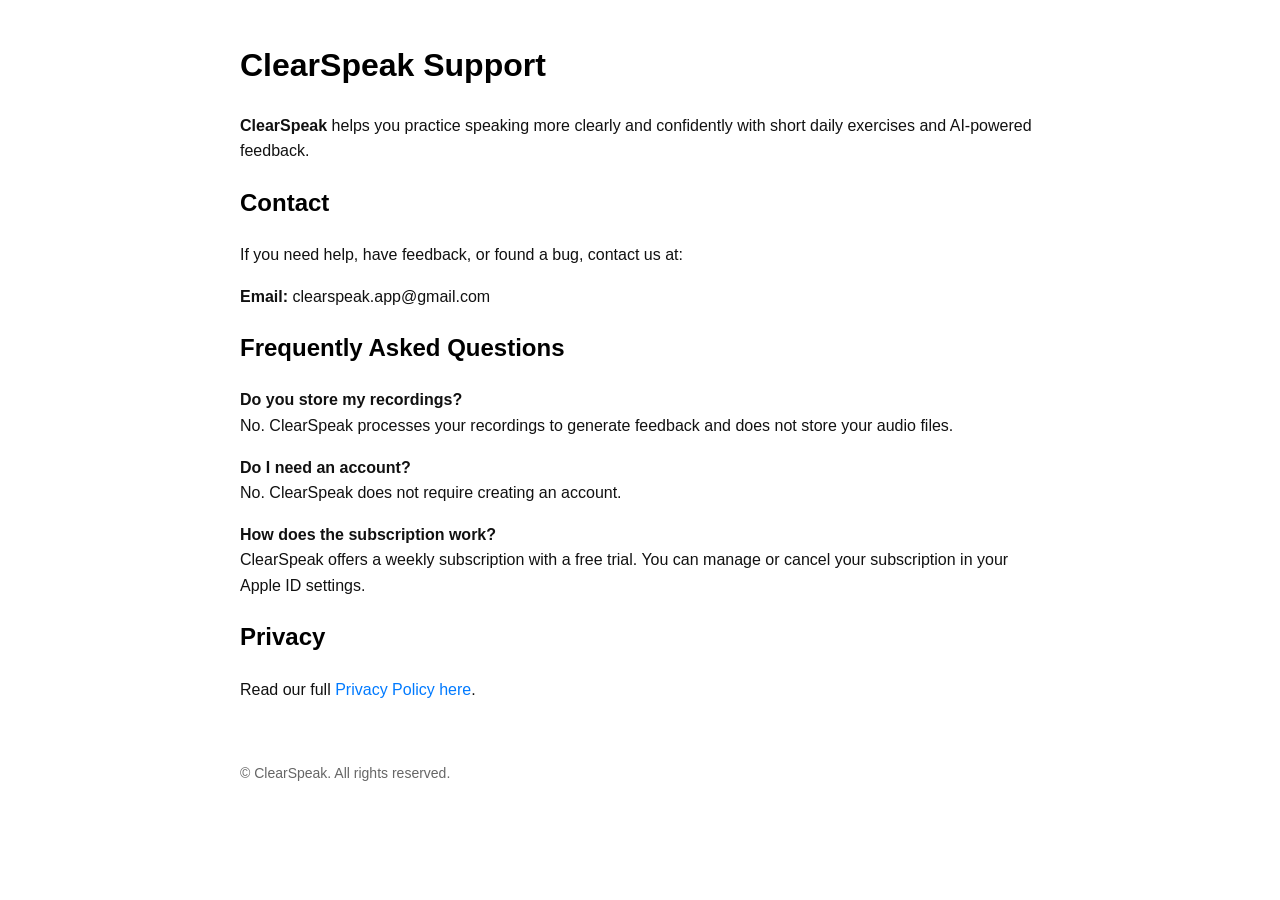
==== index.html @ c18fb880 "Add ClearSpeak support page This HTML file provides information about ClearSpeak support, including " ====
<!DOCTYPE html>
<html lang="en">
<head>
  <meta charset="UTF-8" />
  <title>ClearSpeak - Support</title>
  <meta name="viewport" content="width=device-width, initial-scale=1.0" />
  <style>
    body { font-family: -apple-system, BlinkMacSystemFont, sans-serif; margin: 40px; line-height: 1.6; color: #111; }
    h1, h2 { color: #000; }
    a { color: #007aff; text-decoration: none; }
    .container { max-width: 800px; margin: auto; }
    .footer { margin-top: 60px; font-size: 14px; color: #666; }
  </style>
</head>
<body>
  <div class="container">
    <h1>ClearSpeak Support</h1>
    <p><strong>ClearSpeak</strong> helps you practice speaking more clearly and confidently with short daily exercises and AI-powered feedback.</p>

    <h2>Contact</h2>
    <p>If you need help, have feedback, or found a bug, contact us at:</p>
    <p><strong>Email:</strong> clearspeak.app@gmail.com</p>

    <h2>Frequently Asked Questions</h2>
    <p><strong>Do you store my recordings?</strong><br>No. ClearSpeak processes your recordings to generate feedback and does not store your audio files.</p>

    <p><strong>Do I need an account?</strong><br>No. ClearSpeak does not require creating an account.</p>

    <p><strong>How does the subscription work?</strong><br>ClearSpeak offers a weekly subscription with a free trial. You can manage or cancel your subscription in your Apple ID settings.</p>

    <h2>Privacy</h2>
    <p>Read our full <a href="privacy.html">Privacy Policy here</a>.</p>

    <div class="footer">
      <p>© ClearSpeak. All rights reserved.</p>
    </div>
  </div>
</body>
</html>
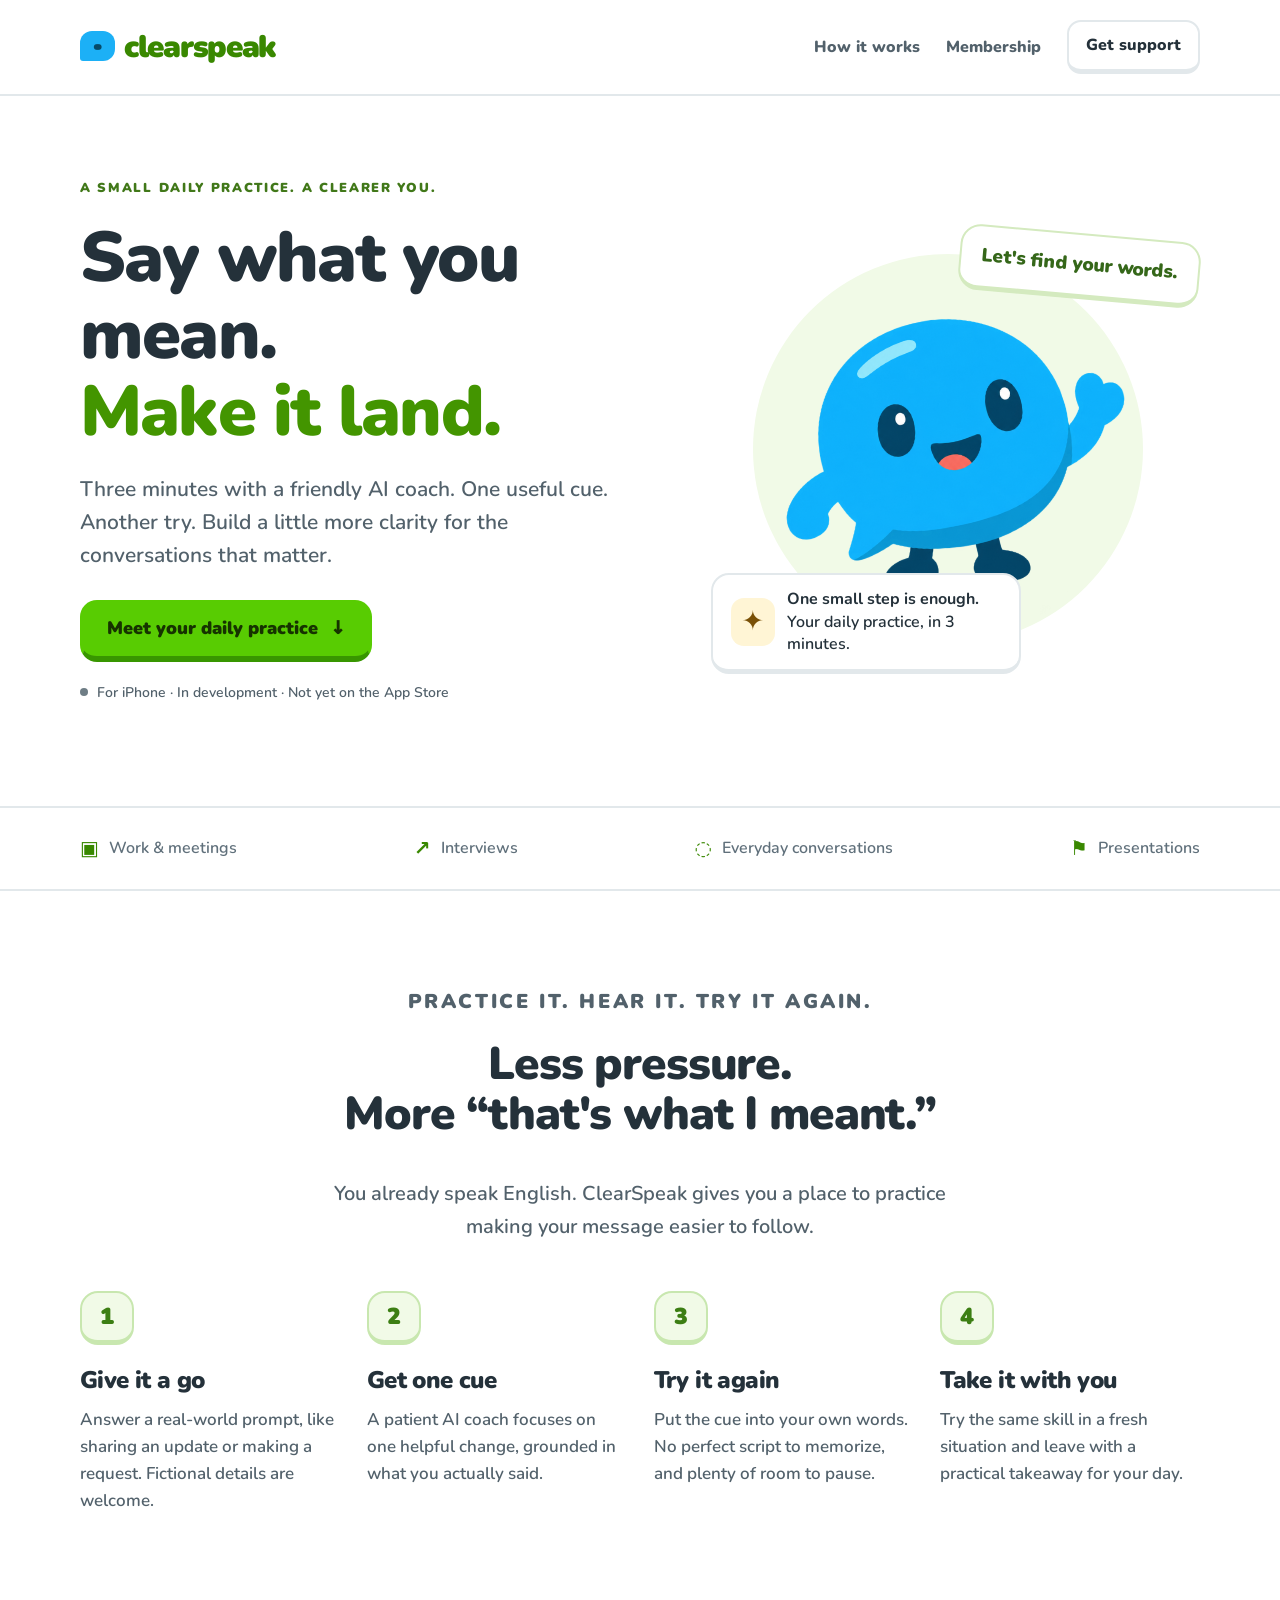
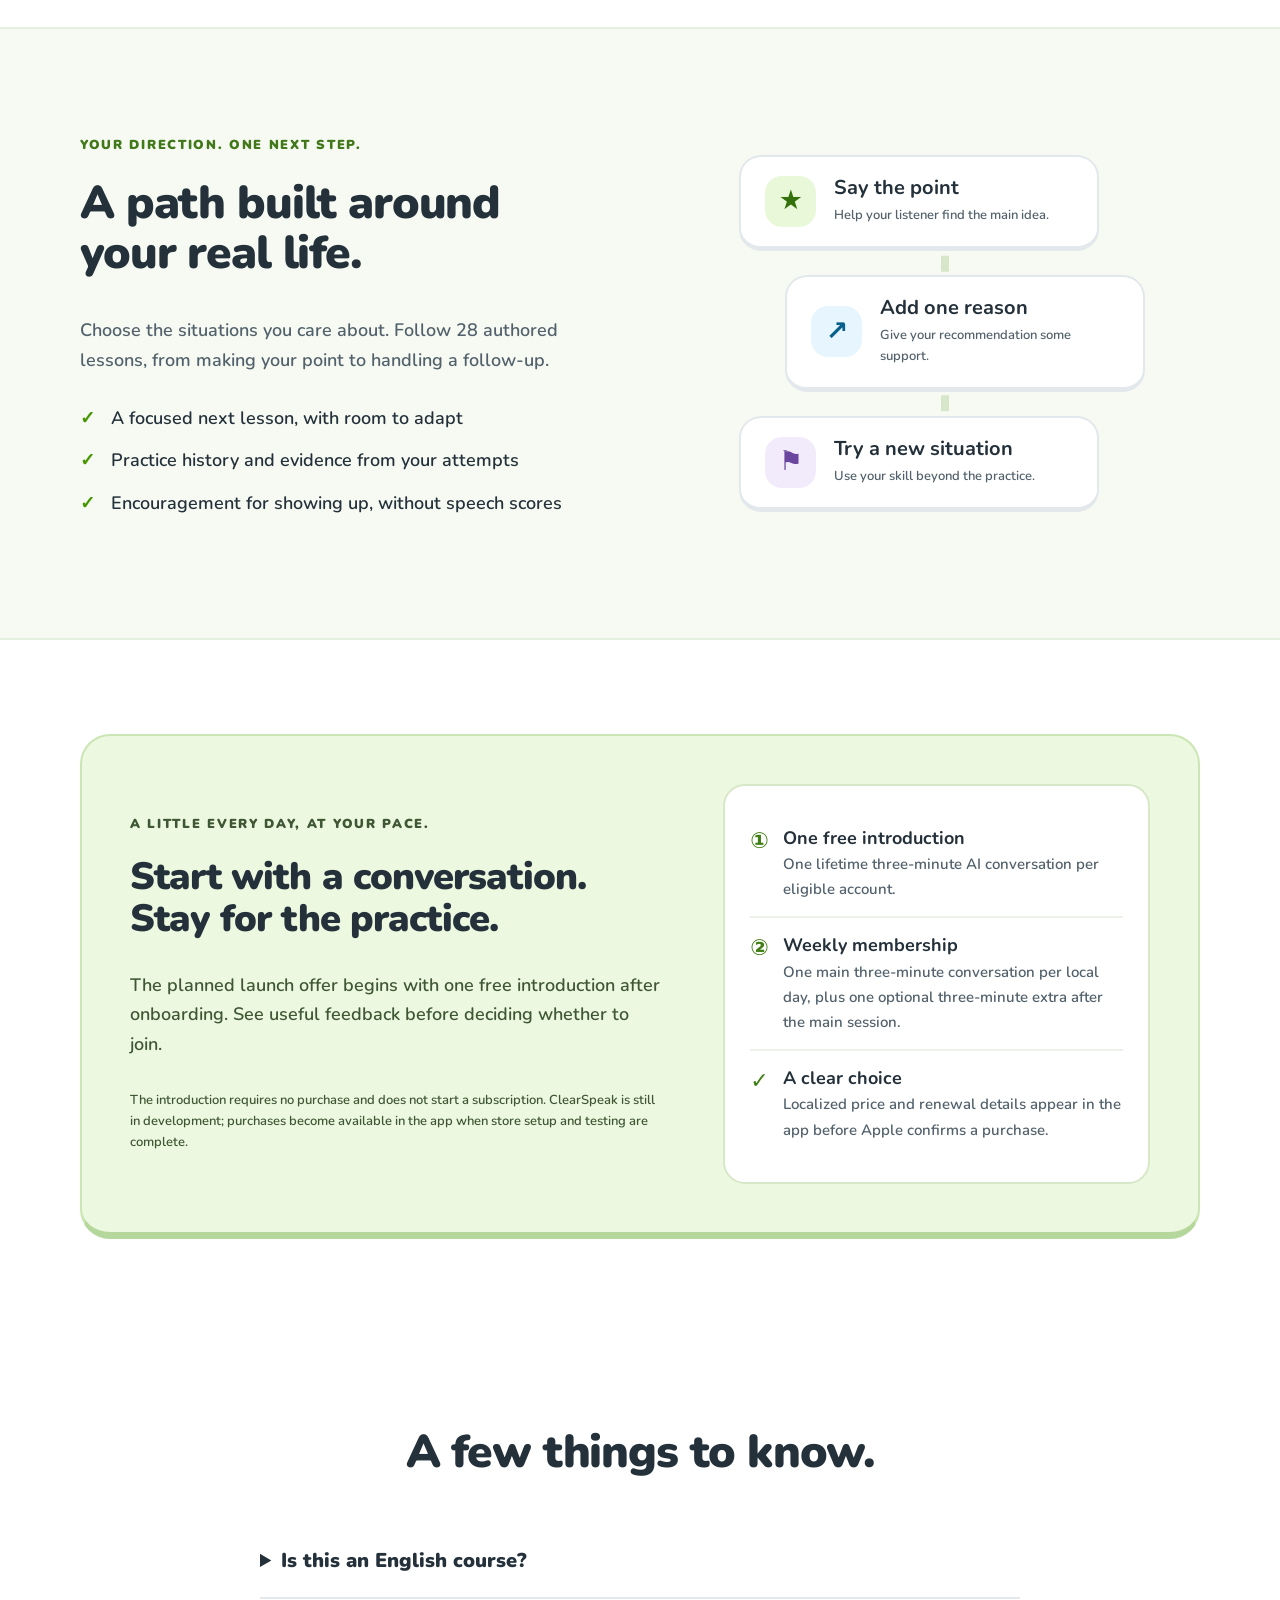
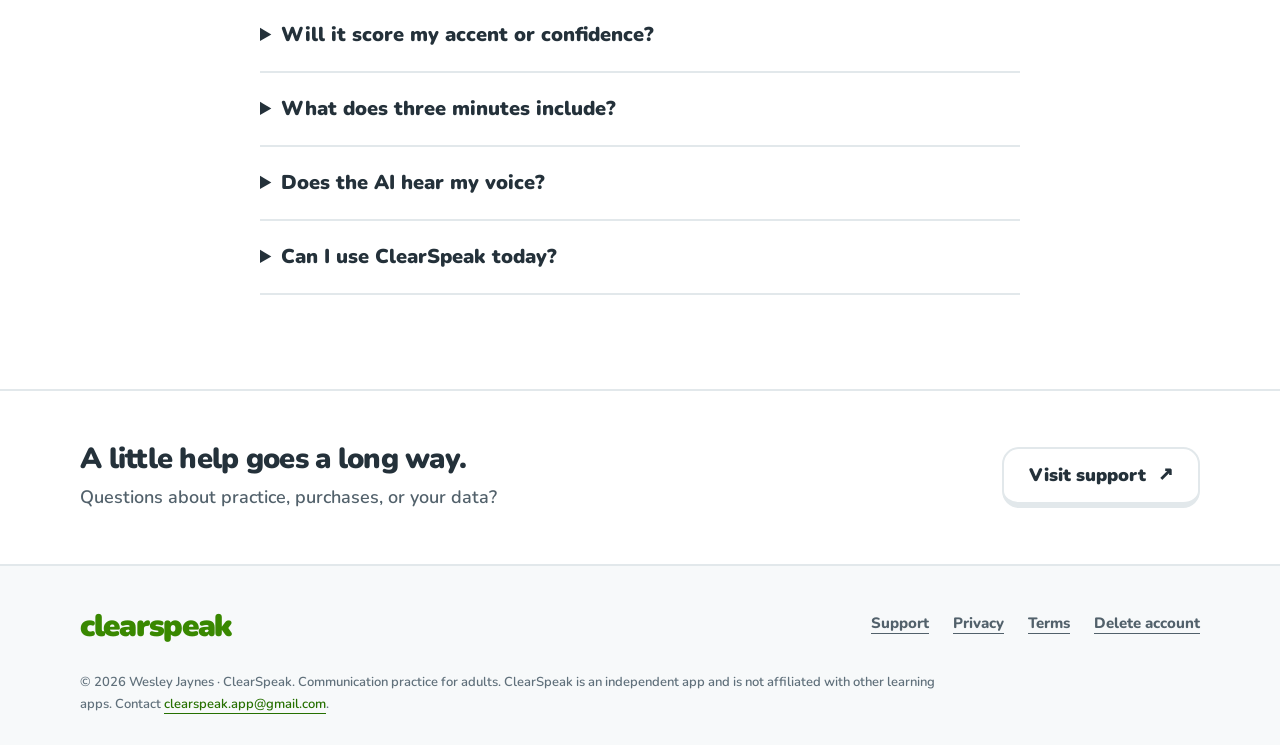
==== commit 3437bbd8: "Publish original ClearSpeak site and accurate launch disclosures" ====
--- a/index.html
+++ b/index.html
@@ -1,39 +1 @@
-<!DOCTYPE html>
-<html lang="en">
-<head>
-  <meta charset="UTF-8" />
-  <title>ClearSpeak - Support</title>
-  <meta name="viewport" content="width=device-width, initial-scale=1.0" />
-  <style>
-    body { font-family: -apple-system, BlinkMacSystemFont, sans-serif; margin: 40px; line-height: 1.6; color: #111; }
-    h1, h2 { color: #000; }
-    a { color: #007aff; text-decoration: none; }
-    .container { max-width: 800px; margin: auto; }
-    .footer { margin-top: 60px; font-size: 14px; color: #666; }
-  </style>
-</head>
-<body>
-  <div class="container">
-    <h1>ClearSpeak Support</h1>
-    <p><strong>ClearSpeak</strong> helps you practice speaking more clearly and confidently with short daily exercises and AI-powered feedback.</p>
-
-    <h2>Contact</h2>
-    <p>If you need help, have feedback, or found a bug, contact us at:</p>
-    <p><strong>Email:</strong> clearspeak.app@gmail.com</p>
-
-    <h2>Frequently Asked Questions</h2>
-    <p><strong>Do you store my recordings?</strong><br>No. ClearSpeak processes your recordings to generate feedback and does not store your audio files.</p>
-
-    <p><strong>Do I need an account?</strong><br>No. ClearSpeak does not require creating an account.</p>
-
-    <p><strong>How does the subscription work?</strong><br>ClearSpeak offers a weekly subscription with a free trial. You can manage or cancel your subscription in your Apple ID settings.</p>
-
-    <h2>Privacy</h2>
-    <p>Read our full <a href="privacy.html">Privacy Policy here</a>.</p>
-
-    <div class="footer">
-      <p>© ClearSpeak. All rights reserved.</p>
-    </div>
-  </div>
-</body>
-</html>
+<!doctype html><html lang="en"><head><meta charset="utf-8"><meta name="viewport" content="width=device-width, initial-scale=1"><meta name="theme-color" content="#ffffff"><title>ClearSpeak — Say what you mean. Make it land.</title><meta name="description" content="Three-minute AI conversations for clearer everyday communication. Meet ClearSpeak, an iPhone app in development."><link rel="canonical" href="https://shinywesley.github.io/clearspeak/"><link rel="icon" href="./assets/favicon.svg" type="image/svg+xml"><link rel="preload" href="./assets/nunito.ttf" as="font" type="font/ttf" crossorigin><link rel="stylesheet" href="./styles.css"></head><body><a class="skip" href="#main">Skip to content</a><header class="top"><nav class="wrap nav" aria-label="Main"><a class="brand" href="./"><span class="brand-mark" aria-hidden="true">··</span>clearspeak</a><div class="navlinks"><a href="./#how-it-works">How it works</a><a href="./#membership">Membership</a><a href="./support.html" class="nav-cta">Get support</a></div></nav></header><main id="main"><div class="wrap"><section class="hero"><div><p class="eyebrow">A small daily practice. A clearer you.</p><h1>Say what you mean.<br><em>Make it land.</em></h1><p class="lede">Three minutes with a friendly AI coach. One useful cue. Another try. Build a little more clarity for the conversations that matter.</p><div class="actions"><a class="btn" href="#how-it-works">Meet your daily practice <span aria-hidden="true">↓</span></a></div><p class="availability"><span class="dot" aria-hidden="true"></span>For iPhone · In development · Not yet on the App Store</p></div><div class="hero-art"><img src="./assets/pip.png" width="1024" height="1024" alt="Pip, a smiling cyan speech-bubble companion, waves hello."><div class="speech">Let's find your words.</div><div class="art-tag"><span class="tag-symbol" aria-hidden="true">✦</span><span><strong>One small step is enough.</strong><br>Your daily practice, in 3 minutes.</span></div></div></section></div><section class="contexts" aria-label="Practice situations"><div class="wrap context-row"><span><b aria-hidden="true">▣</b> Work &amp; meetings</span><span><b aria-hidden="true">↗</b> Interviews</span><span><b aria-hidden="true">◌</b> Everyday conversations</span><span><b aria-hidden="true">⚑</b> Presentations</span></div></section><section class="wrap section" id="how-it-works"><div class="section-intro center"><p class="eyebrow">Practice it. Hear it. Try it again.</p><h2>Less pressure.<br>More “that's what I meant.”</h2><p>You already speak English. ClearSpeak gives you a place to practice making your message easier to follow.</p></div><div class="steps"><article class="step"><div class="step-number">1</div><h3>Give it a go</h3><p>Answer a real-world prompt, like sharing an update or making a request. Fictional details are welcome.</p></article><article class="step"><div class="step-number">2</div><h3>Get one cue</h3><p>A patient AI coach focuses on one helpful change, grounded in what you actually said.</p></article><article class="step"><div class="step-number">3</div><h3>Try it again</h3><p>Put the cue into your own words. No perfect script to memorize, and plenty of room to pause.</p></article><article class="step"><div class="step-number">4</div><h3>Take it with you</h3><p>Try the same skill in a fresh situation and leave with a practical takeaway for your day.</p></article></div></section><section class="learning"><div class="wrap section split"><div><p class="eyebrow">Your direction. One next step.</p><h2>A path built around<br>your real life.</h2><p class="muted">Choose the situations you care about. Follow 28 authored lessons, from making your point to handling a follow-up.</p><ul class="good-list"><li>A focused next lesson, with room to adapt</li><li>Practice history and evidence from your attempts</li><li>Encouragement for showing up, without speech scores</li></ul></div><div class="path-diagram" aria-label="Examples of authored lessons"><div class="mini-node"><span class="node-icon" aria-hidden="true">★</span><div><strong>Say the point</strong><small>Help your listener find the main idea.</small></div></div><div class="mini-node"><span class="node-icon" aria-hidden="true">↗</span><div><strong>Add one reason</strong><small>Give your recommendation some support.</small></div></div><div class="mini-node"><span class="node-icon" aria-hidden="true">⚑</span><div><strong>Try a new situation</strong><small>Use your skill beyond the practice.</small></div></div></div></div></section><section class="wrap section" id="membership"><div class="offer"><div><p class="eyebrow">A little every day, at your pace.</p><h2>Start with a conversation.<br>Stay for the practice.</h2><p>The planned launch offer begins with one free introduction after onboarding. See useful feedback before deciding whether to join.</p><p class="fineprint">The introduction requires no purchase and does not start a subscription. ClearSpeak is still in development; purchases become available in the app when store setup and testing are complete.</p></div><div class="offer-list"><div class="offer-line"><b aria-hidden="true">①</b><div><strong>One free introduction</strong><span>One lifetime three-minute AI conversation per eligible account.</span></div></div><div class="offer-line"><b aria-hidden="true">②</b><div><strong>Weekly membership</strong><span>One main three-minute conversation per local day, plus one optional three-minute extra after the main session.</span></div></div><div class="offer-line"><b aria-hidden="true">✓</b><div><strong>A clear choice</strong><span>Localized price and renewal details appear in the app before Apple confirms a purchase.</span></div></div></div></div></section><section class="wrap section"><div class="section-intro center"><h2>A few things to know.</h2></div><div class="faq"><details><summary>Is this an English course?</summary><p>ClearSpeak is for adults who can already hold conversations in English and want to express their ideas more clearly. It is not a complete beginner language course.</p></details><details><summary>Will it score my accent or confidence?</summary><p>No. The launch experience focuses on your message and the day's communication skill. It does not give accent, intelligence, personality, or confidence scores.</p></details><details><summary>What does three minutes include?</summary><p>The active conversation includes both speakers and ordinary thinking pauses. Connection setup and feedback preparation happen outside that window. You can end early.</p></details><details><summary>Does the AI hear my voice?</summary><p>Yes, when you explicitly consent and start a live lesson, your microphone audio is sent to OpenAI for real-time processing. Your account, learning preferences, transcripts and feedback also use online services. Read the <a href="./privacy.html">privacy policy</a> for details.</p></details><details><summary>Can I use ClearSpeak today?</summary><p>The iPhone app is in development and has not been publicly released. This site provides product information, support and disclosures for the upcoming version. We will update availability when a release is confirmed.</p></details></div></section></main><section class="support-banner"><div class="wrap support-inner"><div><h2>A little help goes a long way.</h2><p>Questions about practice, purchases, or your data?</p></div><a class="btn secondary" href="./support.html">Visit support <span aria-hidden="true">↗</span></a></div></section><footer><div class="wrap"><div class="footer-main"><a class="brand" href="./">clearspeak</a><nav class="footer-links" aria-label="Footer"><a href="./support.html">Support</a><a href="./privacy.html">Privacy</a><a href="./terms.html">Terms</a><a href="./delete-account.html">Delete account</a></nav></div><p class="fineprint">© 2026 Wesley Jaynes · ClearSpeak. Communication practice for adults. ClearSpeak is an independent app and is not affiliated with other learning apps. Contact <a href="mailto:clearspeak.app@gmail.com">clearspeak.app@gmail.com</a>.</p></div></footer></body></html>
--- a/styles.css
+++ b/styles.css
@@ -0,0 +1,6 @@
+@font-face{font-family:Nunito;src:url('./assets/nunito.ttf') format('truetype');font-weight:200 1000;font-display:swap}
+:root{--ink:#24313a;--muted:#52616b;--green:#58cc02;--edge:#389600;--soft:#e8f8d8;--blue:#1cb0f6;--line:#e2e8eb;--paper:#fff;--purple:#7851c5;--gold:#ffc83d}
+*{box-sizing:border-box}html{scroll-behavior:smooth}body{margin:0;background:var(--paper);color:var(--ink);font:600 18px/1.65 Nunito,ui-rounded,system-ui,sans-serif}a{color:#267000;text-underline-offset:5px}button,a{-webkit-tap-highlight-color:transparent}a:focus-visible,summary:focus-visible{outline:3px solid #075d8e;outline-offset:6px;border-radius:5px}img{max-width:100%;height:auto}h1,h2,h3,p{margin-top:0}h1,h2,h3{font-weight:900;line-height:1.09;letter-spacing:-.025em}h1{font-size:clamp(42px,5.5vw,76px)}h2{font-size:clamp(32px,3.7vw,46px)}h3{font-size:24px}p{margin-bottom:1.1em}.muted{color:var(--muted)}.wrap{width:min(1120px,calc(100% - 48px));margin:auto}.skip{position:fixed;top:-100px;left:16px;background:#fff;padding:12px;z-index:20}.skip:focus{top:8px}.top{border-bottom:2px solid var(--line)}.nav{min-height:94px;display:flex;align-items:center;justify-content:space-between;gap:24px}.brand{color:#398800;font-size:31px;font-weight:1000;letter-spacing:-1.3px;text-decoration:none;line-height:1}.brand-mark{font-size:26px;display:inline-flex;align-items:center;justify-content:center;background:var(--blue);color:#074a69;width:35px;height:30px;border-radius:12px 12px 12px 3px;margin-right:9px;letter-spacing:-5px;padding-right:5px;vertical-align:3px}.navlinks{display:flex;gap:26px;align-items:center}.navlinks a{font-size:16px;font-weight:850;color:var(--muted);text-decoration:none}.navlinks a:hover{color:#267000}.navlinks .nav-cta{border:2px solid var(--line);border-bottom-width:5px;border-radius:14px;padding:10px 17px;color:var(--ink)}.eyebrow{text-transform:uppercase;font-size:13px;letter-spacing:.13em;font-weight:950;color:#417819;margin-bottom:21px}.hero{display:grid;grid-template-columns:1.15fr 1fr;align-items:center;min-height:710px;gap:36px;padding:65px 0 70px}.hero h1{max-width:640px;margin-bottom:23px}.hero h1 em{font-style:normal;color:#439500}.lede{font-size:21px;line-height:1.55;color:var(--muted);max-width:540px}.btn{display:inline-flex;min-height:59px;align-items:center;justify-content:center;padding:12px 25px;border-radius:17px;border:2px solid var(--green);border-bottom:6px solid var(--edge);background:var(--green);color:#163300;font-weight:950;text-decoration:none;transition:transform .1s,border-bottom-width .1s;gap:12px}.btn:active{transform:translateY(3px);border-bottom-width:3px}.btn.secondary{background:#fff;border-color:var(--line);color:var(--ink)}.actions{display:flex;gap:14px;flex-wrap:wrap;margin-top:29px}.availability{display:flex;align-items:center;gap:9px;font-size:14px;color:var(--muted);margin-top:19px}.dot{width:8px;height:8px;border-radius:100%;background:#6e7d85;display:inline-block}.hero-art{position:relative;min-height:460px;display:grid;place-items:center}.hero-art:before{content:'';position:absolute;width:390px;height:390px;max-width:90%;border-radius:50%;background:#f1fae7;z-index:-1}.hero-art img{width:400px;max-width:100%;transform:rotate(-5deg)}.speech{position:absolute;right:0;top:14px;background:#fff;border:2px solid #d4eabf;border-bottom-width:5px;border-radius:20px;padding:14px 20px;transform:rotate(5deg);font-size:19px;font-weight:900;color:#356719}.art-tag{position:absolute;bottom:5px;left:15px;display:flex;align-items:center;gap:12px;max-width:310px;background:#fff;border:2px solid var(--line);border-bottom-width:5px;padding:13px 18px;border-radius:18px;font-size:16px;line-height:1.4}.tag-symbol{display:grid;place-items:center;border-radius:13px;background:#fff5d5;color:#795006;font-size:27px;width:44px;height:48px;flex:none}.contexts{border-top:2px solid var(--line);border-bottom:2px solid var(--line);padding:24px 0}.context-row{display:flex;justify-content:space-between;gap:20px;flex-wrap:wrap}.context-row span{color:#60707b;font-size:16px;display:flex;gap:10px;align-items:center}.context-row b{color:#398800;font-size:20px}.section{padding:94px 0}.center{text-align:center}.section-intro{max-width:680px;margin:0 auto 48px}.section-intro p{color:var(--muted);font-size:20px}.steps{display:grid;grid-template-columns:repeat(4,1fr);gap:27px}.step-number{display:grid;place-items:center;width:54px;height:54px;border:2px solid #c8e7af;border-bottom-width:5px;background:#f1fae7;color:#3c7e13;border-radius:18px;font-size:23px;font-weight:1000;margin-bottom:22px}.step h3{font-size:24px;margin-bottom:12px}.step p{font-size:17px;color:var(--muted);line-height:1.6}.learning{background:#f6faf2;border-top:2px solid #e6f0df;border-bottom:2px solid #e6f0df}.split{display:grid;grid-template-columns:1fr 1fr;align-items:center;gap:85px}.path-diagram{display:flex;flex-direction:column;align-items:center;position:relative;padding:20px 0}.path-diagram:before{content:'';position:absolute;top:40px;bottom:40px;left:50%;border-left:8px dashed #d7e6c9;z-index:0}.mini-node{position:relative;z-index:1;display:flex;align-items:center;gap:18px;background:#fff;border:2px solid var(--line);border-bottom-width:5px;border-radius:22px;padding:19px 24px;margin:12px;max-width:360px;width:90%;transform:translateX(-22px)}.mini-node:nth-child(even){transform:translateX(24px)}.mini-node strong{display:block;font-size:20px;line-height:1.2}.mini-node small{display:block;font-size:13px;color:var(--muted);margin-top:5px}.node-icon{display:grid;place-items:center;border-radius:17px;background:var(--soft);color:#34710c;width:51px;height:51px;font-size:27px;flex:none}.mini-node:nth-child(2) .node-icon{background:#e7f5fe;color:#07618b}.mini-node:nth-child(3) .node-icon{background:#f1ebfc;color:#6a469f}.good-list{list-style:none;padding:0;margin:28px 0 0}.good-list li{position:relative;padding-left:31px;margin-bottom:13px;font-size:18px}.good-list li:before{content:'✓';position:absolute;left:0;color:#459600;font-weight:1000}.screens-grid{display:flex;justify-content:center;align-items:flex-start;gap:28px}.screen{width:265px;flex:0 1 265px;margin:0}.screen img{border:2px solid var(--line);border-radius:32px;box-shadow:0 7px 0 #e8eef0}.screen figcaption{text-align:center;font-size:15px;color:var(--muted);padding:19px 7px}.offer{background:#ecf8df;border:2px solid #cbe6b5;border-bottom:7px solid #b5d79b;border-radius:30px;padding:48px;display:grid;grid-template-columns:1.25fr 1fr;gap:60px;align-items:center}.offer h2{font-size:38px}.offer p{color:#3f5734}.offer-list{background:white;border:2px solid #d6e8c8;border-radius:22px;padding:25px}.offer-line{display:flex;gap:14px;align-items:start;padding:15px 0;line-height:1.4}.offer-line+.offer-line{border-top:2px solid #edf2e9}.offer-line b{font-size:22px;color:#3f7f13}.offer-line strong{display:block}.offer-line span{font-size:15px;color:var(--muted)}.faq{max-width:760px;margin:auto}.faq details{border-bottom:2px solid var(--line);padding:22px 0}.faq summary{cursor:pointer;font-size:20px;font-weight:900;padding-right:30px;line-height:1.4}.faq details p{margin:17px 0 0;color:var(--muted);font-size:17px}.support-banner{border-top:2px solid var(--line);padding:52px 0}.support-inner{display:flex;align-items:center;justify-content:space-between;gap:24px}.support-inner h2{font-size:29px;margin-bottom:8px}.support-inner p{margin:0;color:var(--muted)}footer{background:#f7f9fa;border-top:2px solid var(--line);padding:45px 0 30px}.footer-main{display:flex;justify-content:space-between;gap:25px;align-items:start}.footer-links{display:flex;gap:24px;flex-wrap:wrap;max-width:550px;justify-content:flex-end}.footer-links a{color:var(--muted);font-size:15px;font-weight:800}.fineprint{font-size:13px;color:#60707b;margin:30px 0 0;max-width:870px}.legal{max-width:780px;padding:65px 0 80px}.legal h1{font-size:48px}.legal h2{font-size:27px;margin-top:39px;line-height:1.3}.legal h3{font-size:21px;margin-top:26px}.legal p,.legal li{font-size:18px;color:#43545f}.legal .stamp{font-size:14px;color:var(--muted);margin-bottom:28px}.notice{padding:20px 24px;border:2px solid #d9e9cf;border-radius:18px;background:#f5faef;margin:24px 0 30px;line-height:1.6}.notice p:last-child{margin-bottom:0}.legal table{width:100%;border-collapse:collapse;font-size:16px}.legal td,.legal th{text-align:left;vertical-align:top;padding:14px 12px;border-bottom:2px solid var(--line)}.legal th{font-weight:950}.legal td:first-child{width:28%;font-weight:850}.jump{display:flex;gap:15px;flex-wrap:wrap;font-size:15px;margin-bottom:35px}.screenshot-section[hidden]{display:none}
+@media(max-width:850px){.navlinks{gap:17px}.navlinks a{font-size:14px}.hero{gap:12px;min-height:620px}.hero-art{min-height:400px}.speech{right:-10px;font-size:16px}.art-tag{font-size:14px;bottom:0;left:0}.hero h1{font-size:54px}.lede{font-size:19px}.steps{grid-template-columns:1fr 1fr;gap:25px 44px}.split{gap:36px}.offer{gap:30px;padding:30px}.offer h2{font-size:34px}}
+@media(max-width:600px){body{font-size:17px}.wrap{width:calc(100% - 40px)}.nav{min-height:80px}.brand{font-size:27px}.brand-mark{display:none}.navlinks a:not(.nav-cta){display:none}.navlinks .nav-cta{padding:8px 13px}.hero{display:flex;flex-direction:column;padding:45px 0 42px;gap:12px;text-align:center}.hero h1{font-size:48px;line-height:1.07}.eyebrow{font-size:11px;letter-spacing:.11em;margin-bottom:20px}.lede{font-size:18px;line-height:1.65}.actions{justify-content:center;margin-top:23px;gap:11px}.btn{min-height:56px;font-size:16px;padding:11px 19px}.availability{justify-content:center;font-size:12px;flex-wrap:wrap}.hero-art{min-height:340px;width:100%;max-width:350px;margin-top:20px}.hero-art img{width:320px}.hero-art:before{width:285px;height:285px}.speech{top:0;right:-1px;font-size:16px;padding:10px 15px}.art-tag{bottom:-3px;left:9px;font-size:13px;max-width:270px;padding:10px 15px}.tag-symbol{width:37px;height:39px;font-size:23px}.context-row{display:grid;grid-template-columns:1fr 1fr;gap:15px 16px}.context-row span{font-size:14px}.section{padding:62px 0}.section-intro{margin-bottom:34px}.section-intro p{font-size:18px}h2{font-size:33px}.steps{gap:23px}.step h3{font-size:22px}.step p{font-size:16px}.step-number{width:47px;height:47px;font-size:20px;margin-bottom:17px}.split{display:flex;flex-direction:column;gap:20px}.split>div{width:100%}.path-diagram{max-width:360px;align-self:center}.mini-node{transform:translateX(-12px)}.mini-node:nth-child(even){transform:translateX(12px)}.good-list li{font-size:17px}.offer{display:block;padding:27px 22px;border-radius:24px}.offer h2{font-size:31px}.offer-list{margin-top:28px;padding:13px 19px}.offer p{font-size:17px}.screens-grid{overflow-x:auto;justify-content:flex-start;gap:20px;padding:4px 4px 12px;scroll-snap-type:x mandatory}.screen{flex:0 0 230px;scroll-snap-align:center}.support-inner{display:block;text-align:center}.support-inner .btn{margin-top:20px}.footer-main{display:block}.footer-links{margin-top:29px;justify-content:flex-start;gap:16px 23px}.fineprint{font-size:12px}.legal{padding:45px 0 60px}.legal h1{font-size:39px}.legal h2{font-size:25px}.legal p,.legal li{font-size:17px}.legal table{font-size:14px}.legal td,.legal th{padding:12px 6px}.notice{padding:18px}.jump{gap:12px}.faq summary{font-size:18px}.faq details p{font-size:16px}}
+@media(prefers-reduced-motion:reduce){html{scroll-behavior:auto}*,*:before,*:after{transition:none!important;animation:none!important}}
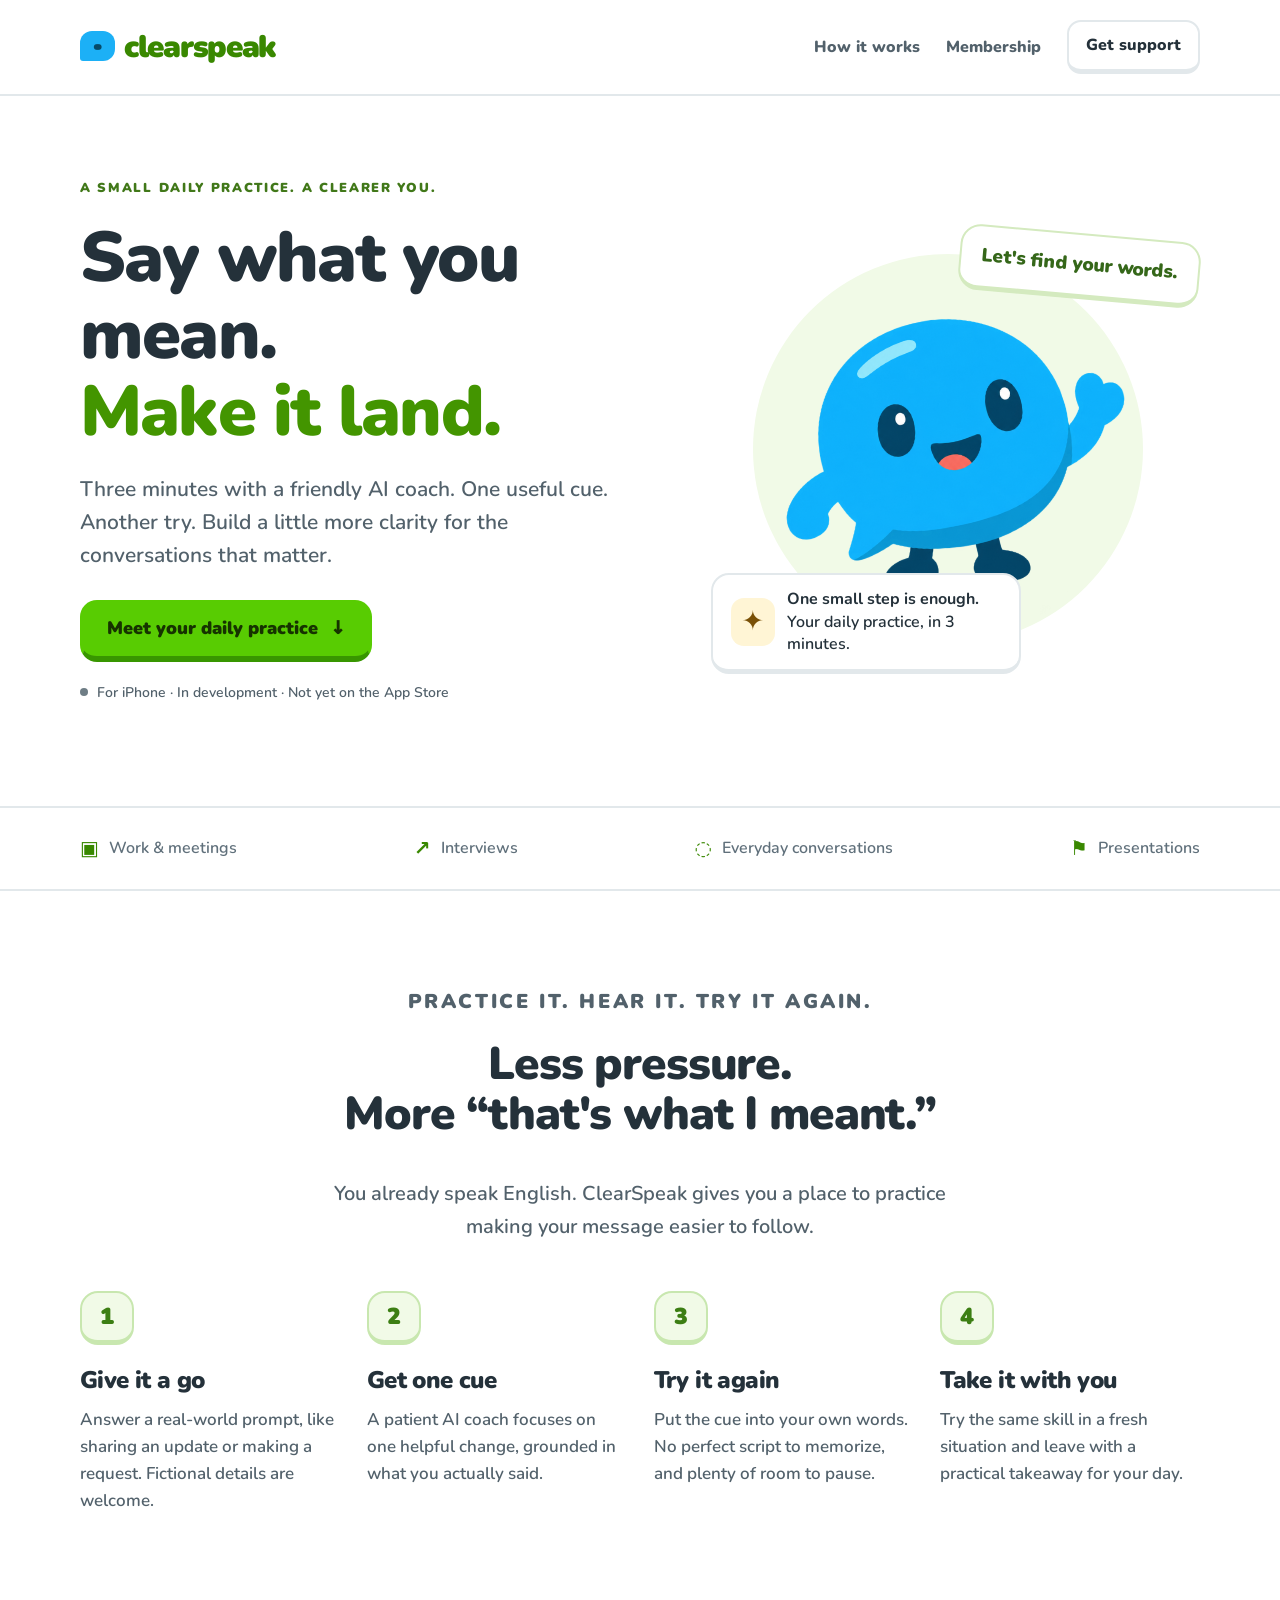
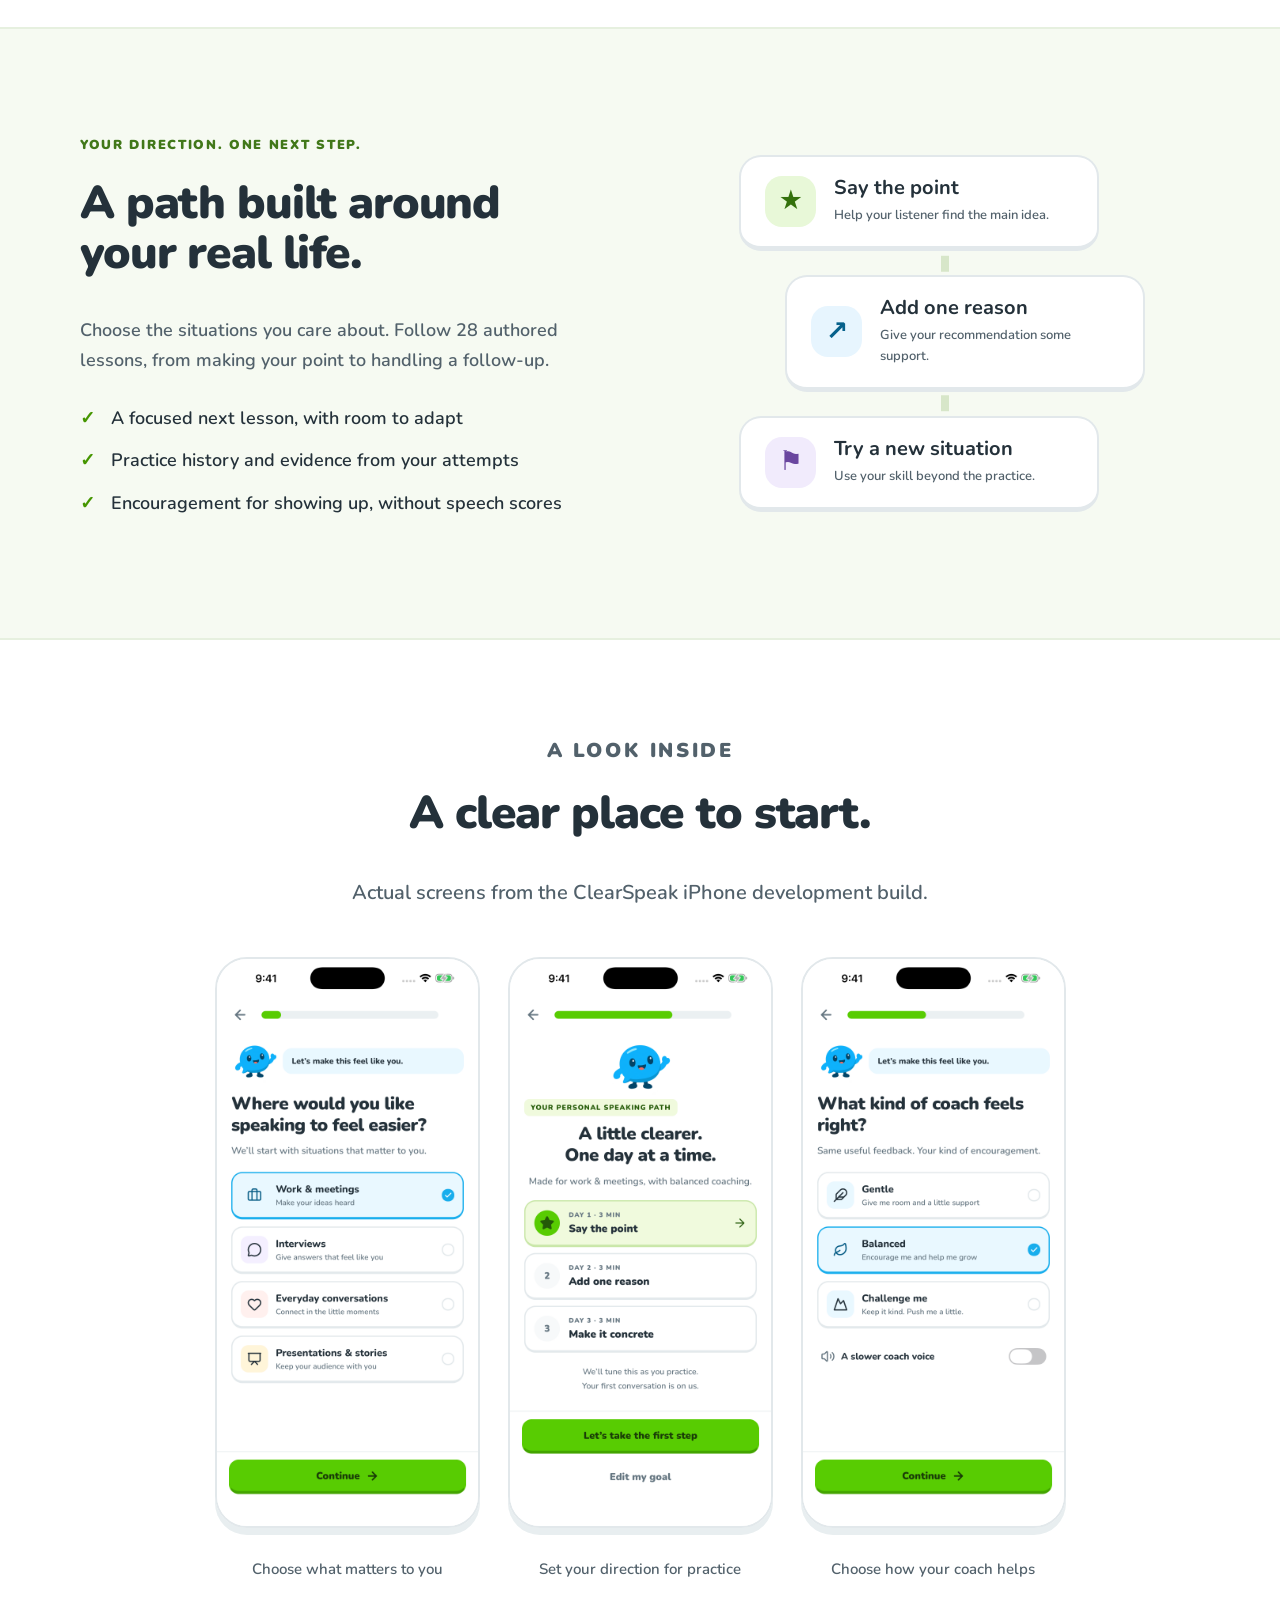
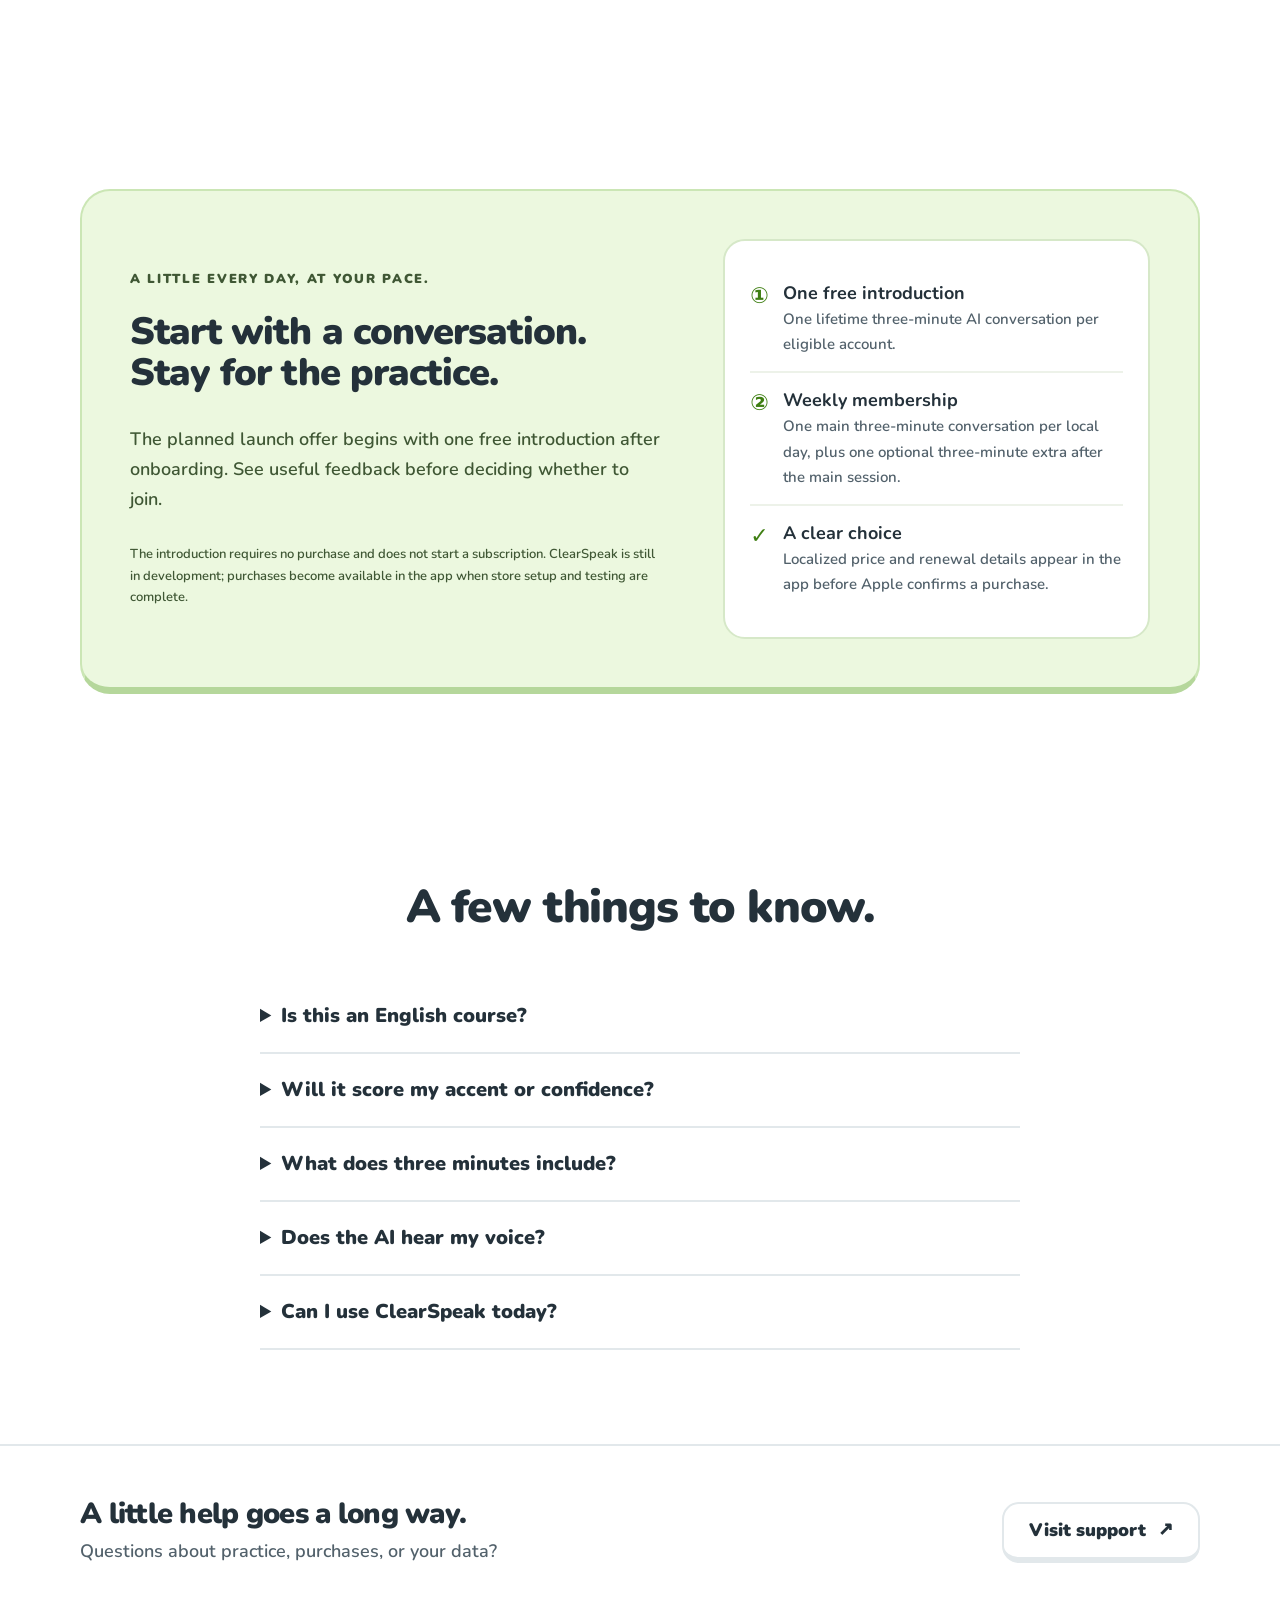
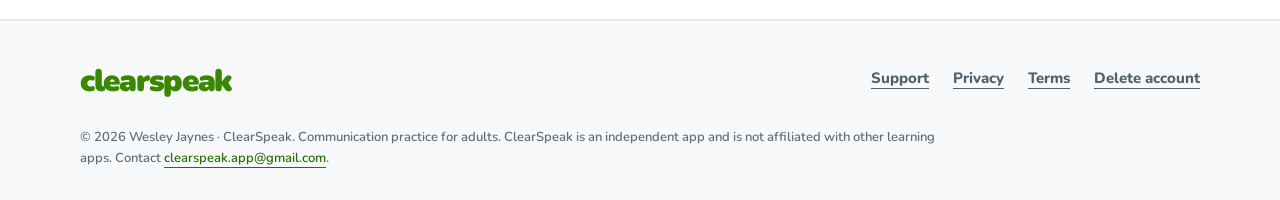
==== commit 8efadcde: "Show real native onboarding screens and document invited access" ====
--- a/index.html
+++ b/index.html
@@ -1 +1 @@
-<!doctype html><html lang="en"><head><meta charset="utf-8"><meta name="viewport" content="width=device-width, initial-scale=1"><meta name="theme-color" content="#ffffff"><title>ClearSpeak — Say what you mean. Make it land.</title><meta name="description" content="Three-minute AI conversations for clearer everyday communication. Meet ClearSpeak, an iPhone app in development."><link rel="canonical" href="https://shinywesley.github.io/clearspeak/"><link rel="icon" href="./assets/favicon.svg" type="image/svg+xml"><link rel="preload" href="./assets/nunito.ttf" as="font" type="font/ttf" crossorigin><link rel="stylesheet" href="./styles.css"></head><body><a class="skip" href="#main">Skip to content</a><header class="top"><nav class="wrap nav" aria-label="Main"><a class="brand" href="./"><span class="brand-mark" aria-hidden="true">··</span>clearspeak</a><div class="navlinks"><a href="./#how-it-works">How it works</a><a href="./#membership">Membership</a><a href="./support.html" class="nav-cta">Get support</a></div></nav></header><main id="main"><div class="wrap"><section class="hero"><div><p class="eyebrow">A small daily practice. A clearer you.</p><h1>Say what you mean.<br><em>Make it land.</em></h1><p class="lede">Three minutes with a friendly AI coach. One useful cue. Another try. Build a little more clarity for the conversations that matter.</p><div class="actions"><a class="btn" href="#how-it-works">Meet your daily practice <span aria-hidden="true">↓</span></a></div><p class="availability"><span class="dot" aria-hidden="true"></span>For iPhone · In development · Not yet on the App Store</p></div><div class="hero-art"><img src="./assets/pip.png" width="1024" height="1024" alt="Pip, a smiling cyan speech-bubble companion, waves hello."><div class="speech">Let's find your words.</div><div class="art-tag"><span class="tag-symbol" aria-hidden="true">✦</span><span><strong>One small step is enough.</strong><br>Your daily practice, in 3 minutes.</span></div></div></section></div><section class="contexts" aria-label="Practice situations"><div class="wrap context-row"><span><b aria-hidden="true">▣</b> Work &amp; meetings</span><span><b aria-hidden="true">↗</b> Interviews</span><span><b aria-hidden="true">◌</b> Everyday conversations</span><span><b aria-hidden="true">⚑</b> Presentations</span></div></section><section class="wrap section" id="how-it-works"><div class="section-intro center"><p class="eyebrow">Practice it. Hear it. Try it again.</p><h2>Less pressure.<br>More “that's what I meant.”</h2><p>You already speak English. ClearSpeak gives you a place to practice making your message easier to follow.</p></div><div class="steps"><article class="step"><div class="step-number">1</div><h3>Give it a go</h3><p>Answer a real-world prompt, like sharing an update or making a request. Fictional details are welcome.</p></article><article class="step"><div class="step-number">2</div><h3>Get one cue</h3><p>A patient AI coach focuses on one helpful change, grounded in what you actually said.</p></article><article class="step"><div class="step-number">3</div><h3>Try it again</h3><p>Put the cue into your own words. No perfect script to memorize, and plenty of room to pause.</p></article><article class="step"><div class="step-number">4</div><h3>Take it with you</h3><p>Try the same skill in a fresh situation and leave with a practical takeaway for your day.</p></article></div></section><section class="learning"><div class="wrap section split"><div><p class="eyebrow">Your direction. One next step.</p><h2>A path built around<br>your real life.</h2><p class="muted">Choose the situations you care about. Follow 28 authored lessons, from making your point to handling a follow-up.</p><ul class="good-list"><li>A focused next lesson, with room to adapt</li><li>Practice history and evidence from your attempts</li><li>Encouragement for showing up, without speech scores</li></ul></div><div class="path-diagram" aria-label="Examples of authored lessons"><div class="mini-node"><span class="node-icon" aria-hidden="true">★</span><div><strong>Say the point</strong><small>Help your listener find the main idea.</small></div></div><div class="mini-node"><span class="node-icon" aria-hidden="true">↗</span><div><strong>Add one reason</strong><small>Give your recommendation some support.</small></div></div><div class="mini-node"><span class="node-icon" aria-hidden="true">⚑</span><div><strong>Try a new situation</strong><small>Use your skill beyond the practice.</small></div></div></div></div></section><section class="wrap section" id="membership"><div class="offer"><div><p class="eyebrow">A little every day, at your pace.</p><h2>Start with a conversation.<br>Stay for the practice.</h2><p>The planned launch offer begins with one free introduction after onboarding. See useful feedback before deciding whether to join.</p><p class="fineprint">The introduction requires no purchase and does not start a subscription. ClearSpeak is still in development; purchases become available in the app when store setup and testing are complete.</p></div><div class="offer-list"><div class="offer-line"><b aria-hidden="true">①</b><div><strong>One free introduction</strong><span>One lifetime three-minute AI conversation per eligible account.</span></div></div><div class="offer-line"><b aria-hidden="true">②</b><div><strong>Weekly membership</strong><span>One main three-minute conversation per local day, plus one optional three-minute extra after the main session.</span></div></div><div class="offer-line"><b aria-hidden="true">✓</b><div><strong>A clear choice</strong><span>Localized price and renewal details appear in the app before Apple confirms a purchase.</span></div></div></div></div></section><section class="wrap section"><div class="section-intro center"><h2>A few things to know.</h2></div><div class="faq"><details><summary>Is this an English course?</summary><p>ClearSpeak is for adults who can already hold conversations in English and want to express their ideas more clearly. It is not a complete beginner language course.</p></details><details><summary>Will it score my accent or confidence?</summary><p>No. The launch experience focuses on your message and the day's communication skill. It does not give accent, intelligence, personality, or confidence scores.</p></details><details><summary>What does three minutes include?</summary><p>The active conversation includes both speakers and ordinary thinking pauses. Connection setup and feedback preparation happen outside that window. You can end early.</p></details><details><summary>Does the AI hear my voice?</summary><p>Yes, when you explicitly consent and start a live lesson, your microphone audio is sent to OpenAI for real-time processing. Your account, learning preferences, transcripts and feedback also use online services. Read the <a href="./privacy.html">privacy policy</a> for details.</p></details><details><summary>Can I use ClearSpeak today?</summary><p>The iPhone app is in development and has not been publicly released. This site provides product information, support and disclosures for the upcoming version. We will update availability when a release is confirmed.</p></details></div></section></main><section class="support-banner"><div class="wrap support-inner"><div><h2>A little help goes a long way.</h2><p>Questions about practice, purchases, or your data?</p></div><a class="btn secondary" href="./support.html">Visit support <span aria-hidden="true">↗</span></a></div></section><footer><div class="wrap"><div class="footer-main"><a class="brand" href="./">clearspeak</a><nav class="footer-links" aria-label="Footer"><a href="./support.html">Support</a><a href="./privacy.html">Privacy</a><a href="./terms.html">Terms</a><a href="./delete-account.html">Delete account</a></nav></div><p class="fineprint">© 2026 Wesley Jaynes · ClearSpeak. Communication practice for adults. ClearSpeak is an independent app and is not affiliated with other learning apps. Contact <a href="mailto:clearspeak.app@gmail.com">clearspeak.app@gmail.com</a>.</p></div></footer></body></html>+<!doctype html><html lang="en"><head><meta charset="utf-8"><meta name="viewport" content="width=device-width, initial-scale=1"><meta name="theme-color" content="#ffffff"><title>ClearSpeak — Say what you mean. Make it land.</title><meta name="description" content="Three-minute AI conversations for clearer everyday communication. Meet ClearSpeak, an iPhone app in development."><link rel="canonical" href="https://shinywesley.github.io/clearspeak/"><link rel="icon" href="./assets/favicon.svg" type="image/svg+xml"><link rel="preload" href="./assets/nunito.ttf" as="font" type="font/ttf" crossorigin><link rel="stylesheet" href="./styles.css"></head><body><a class="skip" href="#main">Skip to content</a><header class="top"><nav class="wrap nav" aria-label="Main"><a class="brand" href="./"><span class="brand-mark" aria-hidden="true">··</span>clearspeak</a><div class="navlinks"><a href="./#how-it-works">How it works</a><a href="./#membership">Membership</a><a href="./support.html" class="nav-cta">Get support</a></div></nav></header><main id="main"><div class="wrap"><section class="hero"><div><p class="eyebrow">A small daily practice. A clearer you.</p><h1>Say what you mean.<br><em>Make it land.</em></h1><p class="lede">Three minutes with a friendly AI coach. One useful cue. Another try. Build a little more clarity for the conversations that matter.</p><div class="actions"><a class="btn" href="#how-it-works">Meet your daily practice <span aria-hidden="true">↓</span></a></div><p class="availability"><span class="dot" aria-hidden="true"></span>For iPhone · In development · Not yet on the App Store</p></div><div class="hero-art"><img src="./assets/pip.png" width="1024" height="1024" alt="Pip, a smiling cyan speech-bubble companion, waves hello."><div class="speech">Let's find your words.</div><div class="art-tag"><span class="tag-symbol" aria-hidden="true">✦</span><span><strong>One small step is enough.</strong><br>Your daily practice, in 3 minutes.</span></div></div></section></div><section class="contexts" aria-label="Practice situations"><div class="wrap context-row"><span><b aria-hidden="true">▣</b> Work &amp; meetings</span><span><b aria-hidden="true">↗</b> Interviews</span><span><b aria-hidden="true">◌</b> Everyday conversations</span><span><b aria-hidden="true">⚑</b> Presentations</span></div></section><section class="wrap section" id="how-it-works"><div class="section-intro center"><p class="eyebrow">Practice it. Hear it. Try it again.</p><h2>Less pressure.<br>More “that's what I meant.”</h2><p>You already speak English. ClearSpeak gives you a place to practice making your message easier to follow.</p></div><div class="steps"><article class="step"><div class="step-number">1</div><h3>Give it a go</h3><p>Answer a real-world prompt, like sharing an update or making a request. Fictional details are welcome.</p></article><article class="step"><div class="step-number">2</div><h3>Get one cue</h3><p>A patient AI coach focuses on one helpful change, grounded in what you actually said.</p></article><article class="step"><div class="step-number">3</div><h3>Try it again</h3><p>Put the cue into your own words. No perfect script to memorize, and plenty of room to pause.</p></article><article class="step"><div class="step-number">4</div><h3>Take it with you</h3><p>Try the same skill in a fresh situation and leave with a practical takeaway for your day.</p></article></div></section><section class="learning"><div class="wrap section split"><div><p class="eyebrow">Your direction. One next step.</p><h2>A path built around<br>your real life.</h2><p class="muted">Choose the situations you care about. Follow 28 authored lessons, from making your point to handling a follow-up.</p><ul class="good-list"><li>A focused next lesson, with room to adapt</li><li>Practice history and evidence from your attempts</li><li>Encouragement for showing up, without speech scores</li></ul></div><div class="path-diagram" aria-label="Examples of authored lessons"><div class="mini-node"><span class="node-icon" aria-hidden="true">★</span><div><strong>Say the point</strong><small>Help your listener find the main idea.</small></div></div><div class="mini-node"><span class="node-icon" aria-hidden="true">↗</span><div><strong>Add one reason</strong><small>Give your recommendation some support.</small></div></div><div class="mini-node"><span class="node-icon" aria-hidden="true">⚑</span><div><strong>Try a new situation</strong><small>Use your skill beyond the practice.</small></div></div></div></div></section><section class="wrap section screenshot-section" ><div class="section-intro center"><p class="eyebrow">A look inside</p><h2>A clear place to start.</h2><p>Actual screens from the ClearSpeak iPhone development build.</p></div><div class="screens-grid"><figure class="screen"><img src="./assets/app-onboarding.png" alt="ClearSpeak onboarding screen" width="390" height="844" loading="lazy"><figcaption>Choose what matters to you</figcaption></figure><figure class="screen"><img src="./assets/app-plan.png" alt="ClearSpeak personalized onboarding plan screen" width="390" height="844" loading="lazy"><figcaption>Set your direction for practice</figcaption></figure><figure class="screen"><img src="./assets/app-coach.png" alt="ClearSpeak coaching preferences screen" width="390" height="844" loading="lazy"><figcaption>Choose how your coach helps</figcaption></figure></div></section><section class="wrap section" id="membership"><div class="offer"><div><p class="eyebrow">A little every day, at your pace.</p><h2>Start with a conversation.<br>Stay for the practice.</h2><p>The planned launch offer begins with one free introduction after onboarding. See useful feedback before deciding whether to join.</p><p class="fineprint">The introduction requires no purchase and does not start a subscription. ClearSpeak is still in development; purchases become available in the app when store setup and testing are complete.</p></div><div class="offer-list"><div class="offer-line"><b aria-hidden="true">①</b><div><strong>One free introduction</strong><span>One lifetime three-minute AI conversation per eligible account.</span></div></div><div class="offer-line"><b aria-hidden="true">②</b><div><strong>Weekly membership</strong><span>One main three-minute conversation per local day, plus one optional three-minute extra after the main session.</span></div></div><div class="offer-line"><b aria-hidden="true">✓</b><div><strong>A clear choice</strong><span>Localized price and renewal details appear in the app before Apple confirms a purchase.</span></div></div></div></div></section><section class="wrap section"><div class="section-intro center"><h2>A few things to know.</h2></div><div class="faq"><details><summary>Is this an English course?</summary><p>ClearSpeak is for adults who can already hold conversations in English and want to express their ideas more clearly. It is not a complete beginner language course.</p></details><details><summary>Will it score my accent or confidence?</summary><p>No. The launch experience focuses on your message and the day's communication skill. It does not give accent, intelligence, personality, or confidence scores.</p></details><details><summary>What does three minutes include?</summary><p>The active conversation includes both speakers and ordinary thinking pauses. Connection setup and feedback preparation happen outside that window. You can end early.</p></details><details><summary>Does the AI hear my voice?</summary><p>Yes, when you explicitly consent and start a live lesson, your microphone audio is sent to OpenAI for real-time processing. Your account, learning preferences, transcripts and feedback also use online services. Read the <a href="./privacy.html">privacy policy</a> for details.</p></details><details><summary>Can I use ClearSpeak today?</summary><p>The iPhone app is in development and has not been publicly released. This site provides product information, support and disclosures for the upcoming version. We will update availability when a release is confirmed.</p></details></div></section></main><section class="support-banner"><div class="wrap support-inner"><div><h2>A little help goes a long way.</h2><p>Questions about practice, purchases, or your data?</p></div><a class="btn secondary" href="./support.html">Visit support <span aria-hidden="true">↗</span></a></div></section><footer><div class="wrap"><div class="footer-main"><a class="brand" href="./">clearspeak</a><nav class="footer-links" aria-label="Footer"><a href="./support.html">Support</a><a href="./privacy.html">Privacy</a><a href="./terms.html">Terms</a><a href="./delete-account.html">Delete account</a></nav></div><p class="fineprint">© 2026 Wesley Jaynes · ClearSpeak. Communication practice for adults. ClearSpeak is an independent app and is not affiliated with other learning apps. Contact <a href="mailto:clearspeak.app@gmail.com">clearspeak.app@gmail.com</a>.</p></div></footer></body></html>
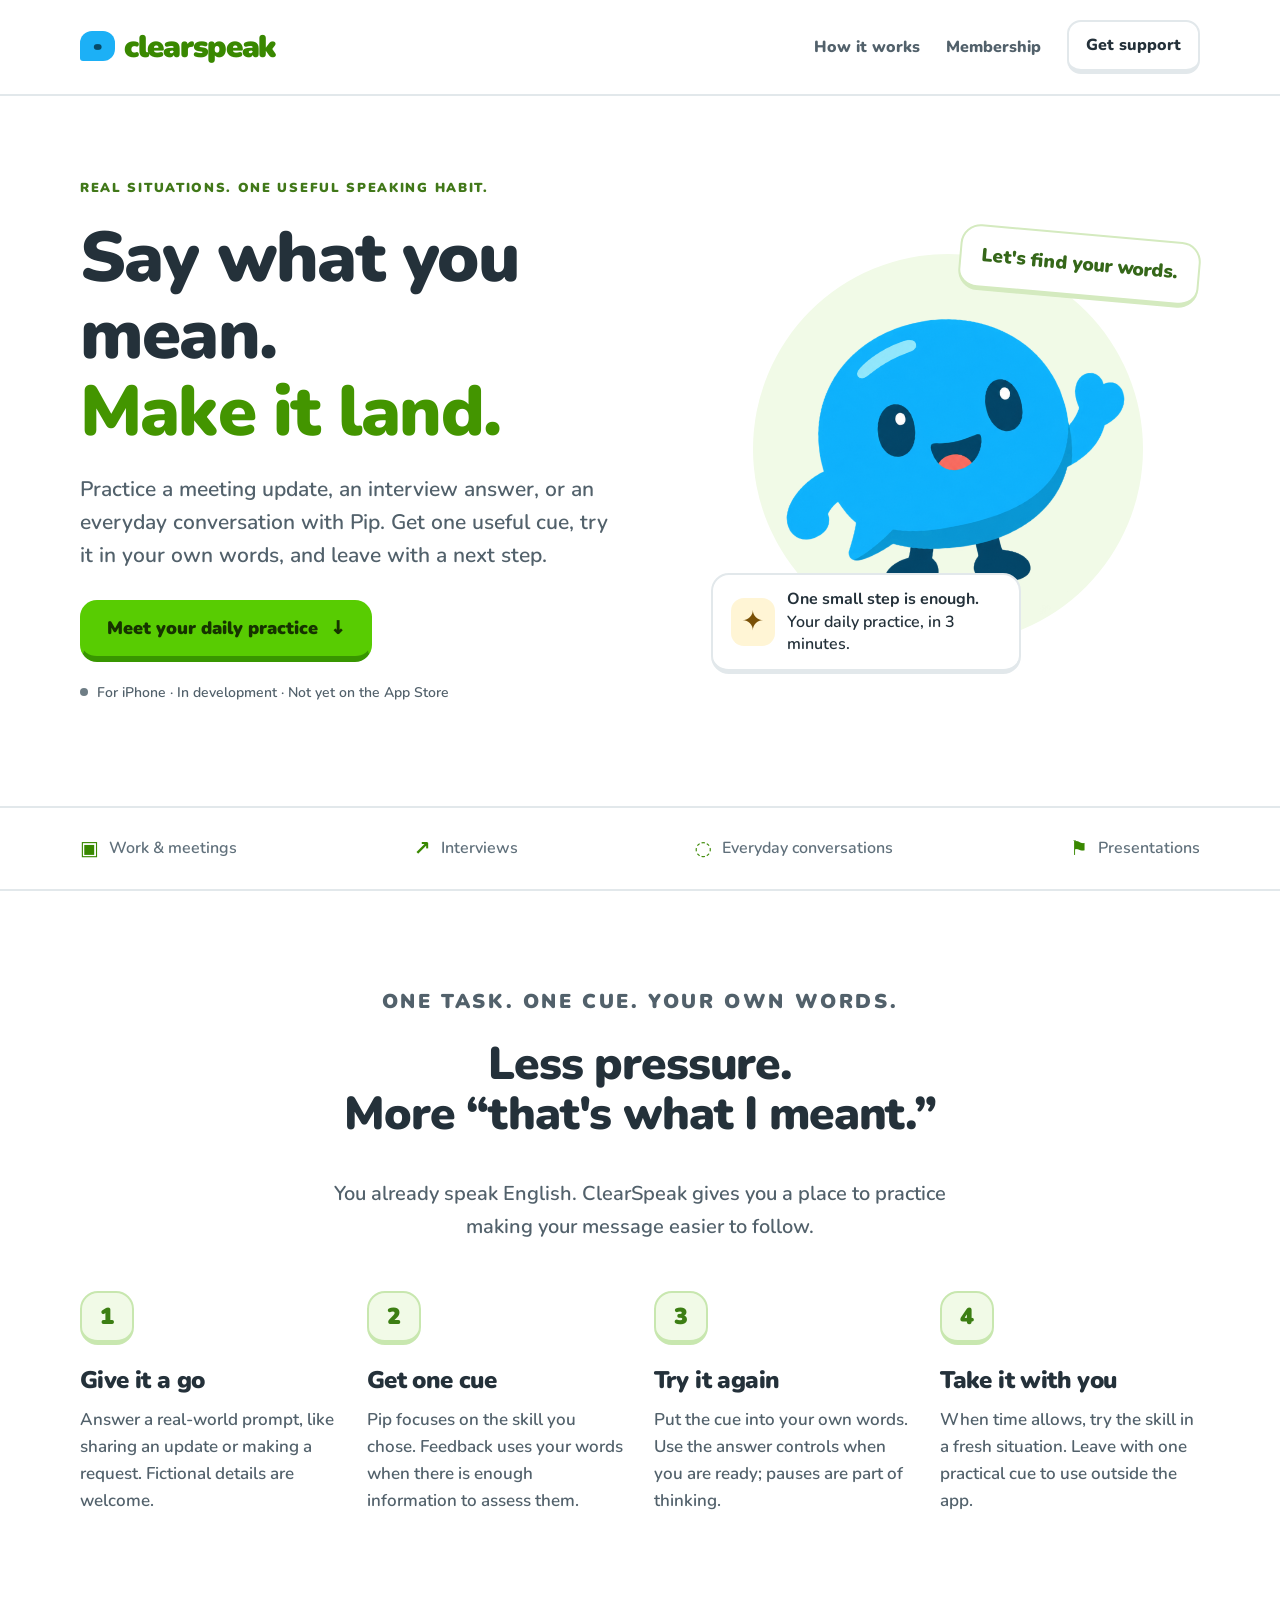
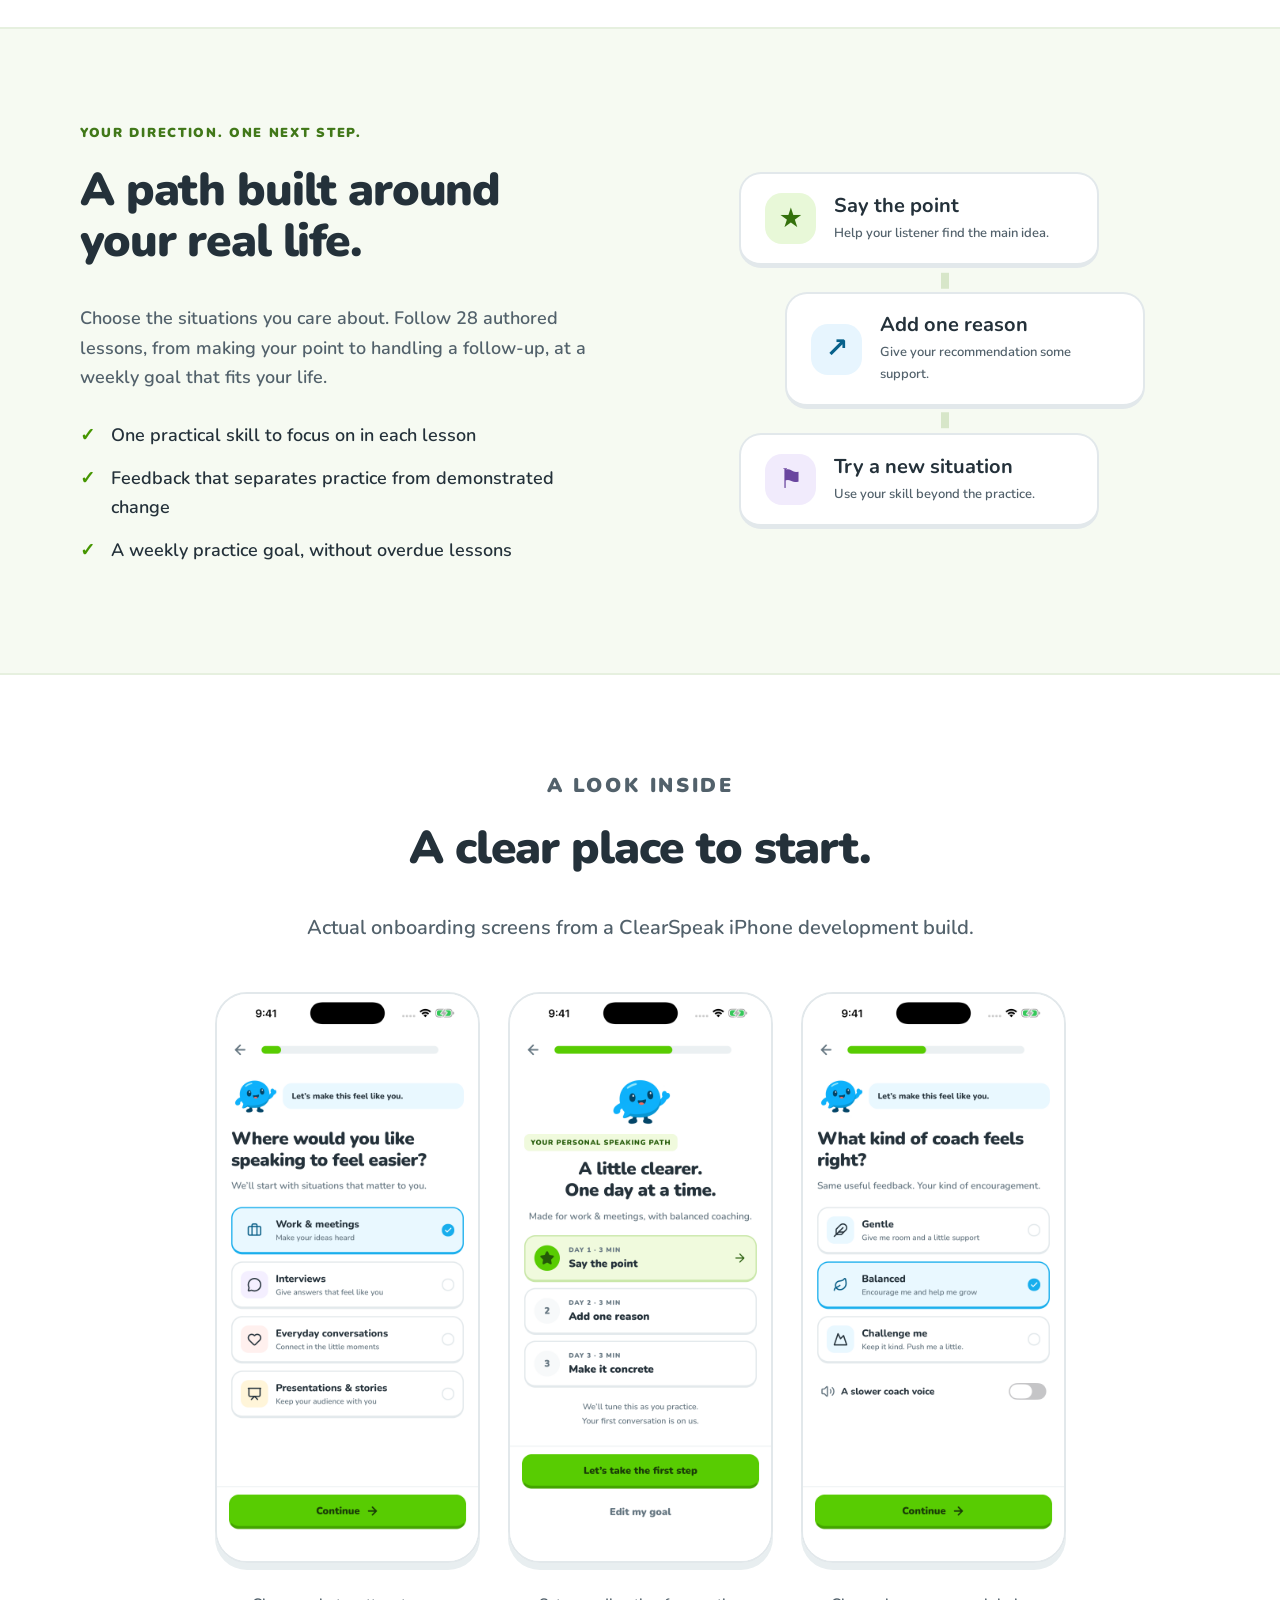
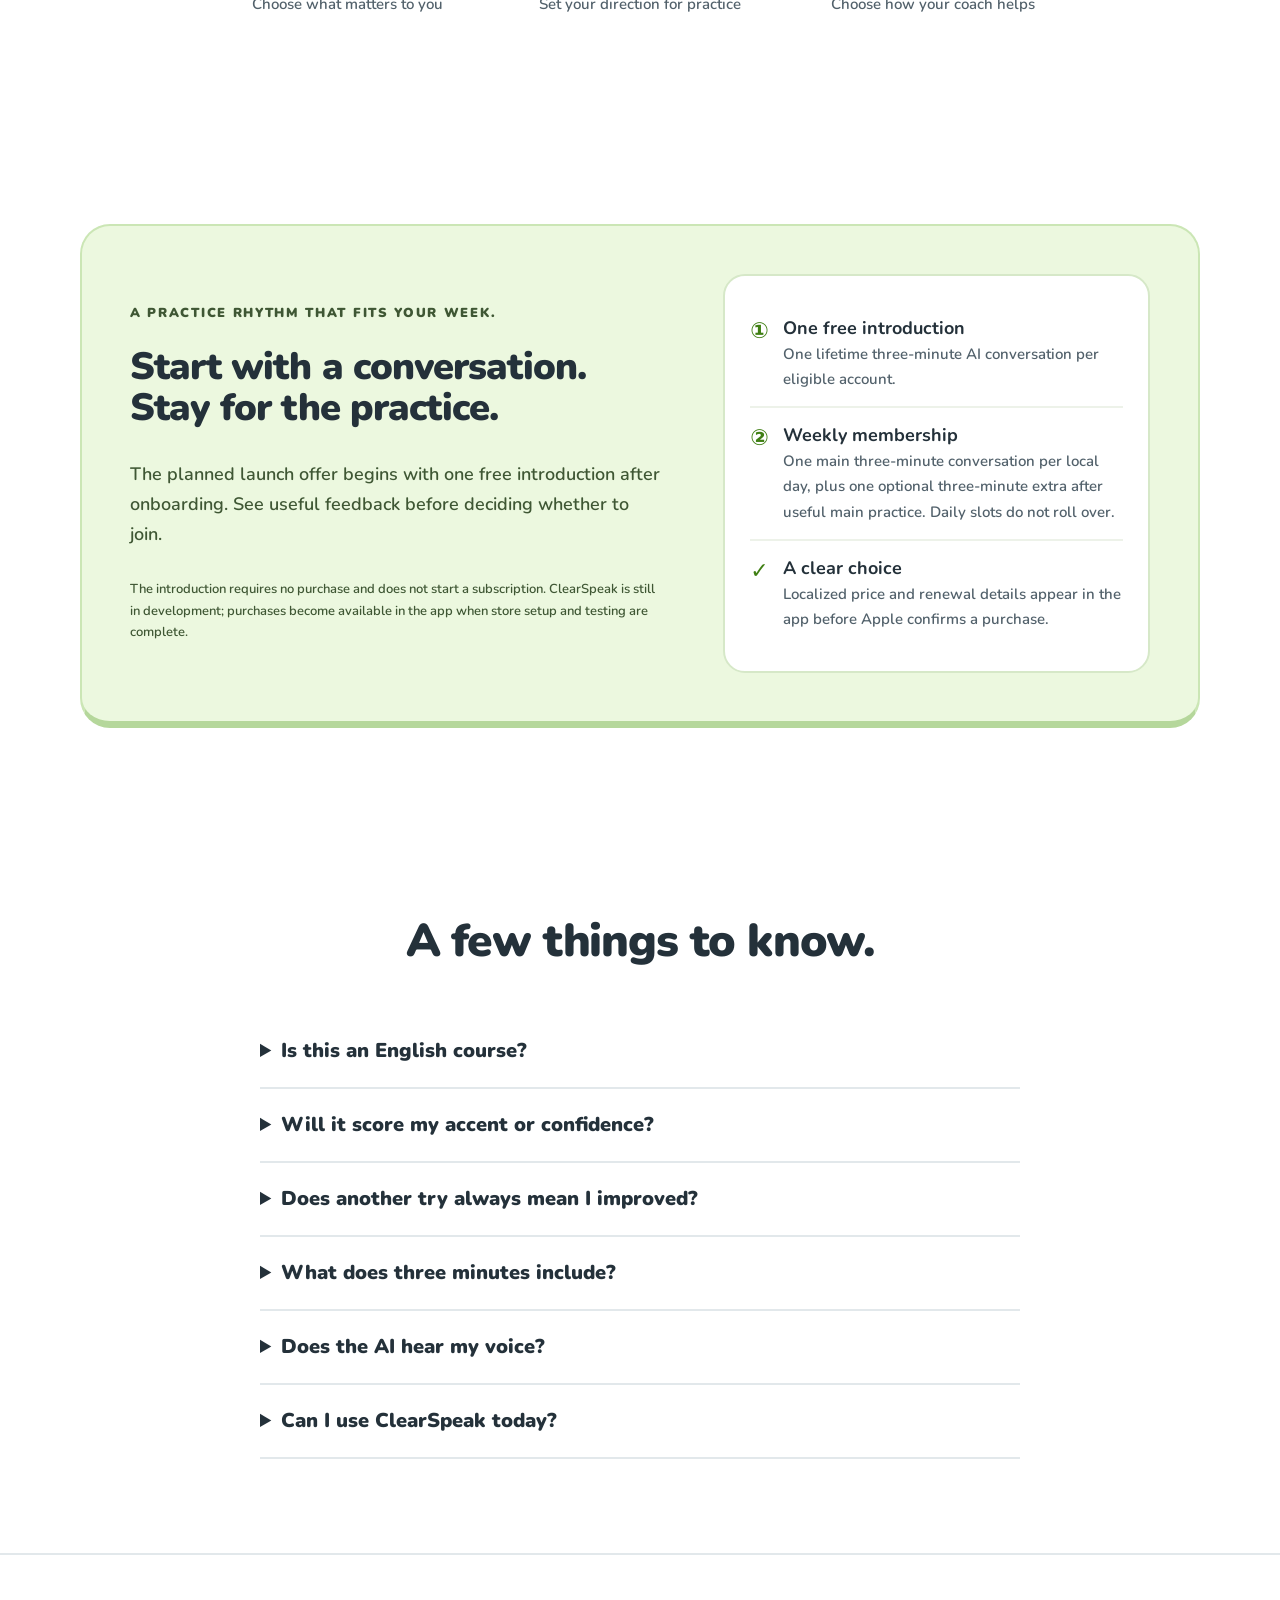
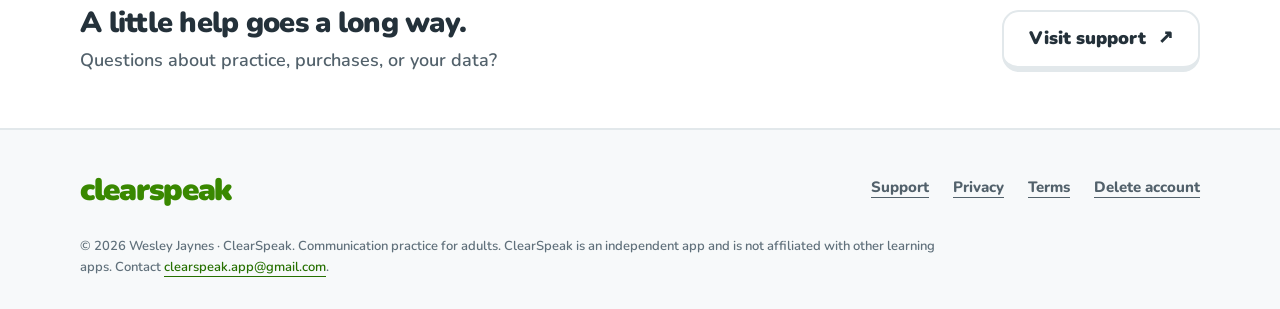
==== commit 192308ed: "Clarify practice goals, feedback uncertainty, and local rehearsal" ====
--- a/index.html
+++ b/index.html
@@ -1 +1 @@
-<!doctype html><html lang="en"><head><meta charset="utf-8"><meta name="viewport" content="width=device-width, initial-scale=1"><meta name="theme-color" content="#ffffff"><title>ClearSpeak — Say what you mean. Make it land.</title><meta name="description" content="Three-minute AI conversations for clearer everyday communication. Meet ClearSpeak, an iPhone app in development."><link rel="canonical" href="https://shinywesley.github.io/clearspeak/"><link rel="icon" href="./assets/favicon.svg" type="image/svg+xml"><link rel="preload" href="./assets/nunito.ttf" as="font" type="font/ttf" crossorigin><link rel="stylesheet" href="./styles.css"></head><body><a class="skip" href="#main">Skip to content</a><header class="top"><nav class="wrap nav" aria-label="Main"><a class="brand" href="./"><span class="brand-mark" aria-hidden="true">··</span>clearspeak</a><div class="navlinks"><a href="./#how-it-works">How it works</a><a href="./#membership">Membership</a><a href="./support.html" class="nav-cta">Get support</a></div></nav></header><main id="main"><div class="wrap"><section class="hero"><div><p class="eyebrow">A small daily practice. A clearer you.</p><h1>Say what you mean.<br><em>Make it land.</em></h1><p class="lede">Three minutes with a friendly AI coach. One useful cue. Another try. Build a little more clarity for the conversations that matter.</p><div class="actions"><a class="btn" href="#how-it-works">Meet your daily practice <span aria-hidden="true">↓</span></a></div><p class="availability"><span class="dot" aria-hidden="true"></span>For iPhone · In development · Not yet on the App Store</p></div><div class="hero-art"><img src="./assets/pip.png" width="1024" height="1024" alt="Pip, a smiling cyan speech-bubble companion, waves hello."><div class="speech">Let's find your words.</div><div class="art-tag"><span class="tag-symbol" aria-hidden="true">✦</span><span><strong>One small step is enough.</strong><br>Your daily practice, in 3 minutes.</span></div></div></section></div><section class="contexts" aria-label="Practice situations"><div class="wrap context-row"><span><b aria-hidden="true">▣</b> Work &amp; meetings</span><span><b aria-hidden="true">↗</b> Interviews</span><span><b aria-hidden="true">◌</b> Everyday conversations</span><span><b aria-hidden="true">⚑</b> Presentations</span></div></section><section class="wrap section" id="how-it-works"><div class="section-intro center"><p class="eyebrow">Practice it. Hear it. Try it again.</p><h2>Less pressure.<br>More “that's what I meant.”</h2><p>You already speak English. ClearSpeak gives you a place to practice making your message easier to follow.</p></div><div class="steps"><article class="step"><div class="step-number">1</div><h3>Give it a go</h3><p>Answer a real-world prompt, like sharing an update or making a request. Fictional details are welcome.</p></article><article class="step"><div class="step-number">2</div><h3>Get one cue</h3><p>A patient AI coach focuses on one helpful change, grounded in what you actually said.</p></article><article class="step"><div class="step-number">3</div><h3>Try it again</h3><p>Put the cue into your own words. No perfect script to memorize, and plenty of room to pause.</p></article><article class="step"><div class="step-number">4</div><h3>Take it with you</h3><p>Try the same skill in a fresh situation and leave with a practical takeaway for your day.</p></article></div></section><section class="learning"><div class="wrap section split"><div><p class="eyebrow">Your direction. One next step.</p><h2>A path built around<br>your real life.</h2><p class="muted">Choose the situations you care about. Follow 28 authored lessons, from making your point to handling a follow-up.</p><ul class="good-list"><li>A focused next lesson, with room to adapt</li><li>Practice history and evidence from your attempts</li><li>Encouragement for showing up, without speech scores</li></ul></div><div class="path-diagram" aria-label="Examples of authored lessons"><div class="mini-node"><span class="node-icon" aria-hidden="true">★</span><div><strong>Say the point</strong><small>Help your listener find the main idea.</small></div></div><div class="mini-node"><span class="node-icon" aria-hidden="true">↗</span><div><strong>Add one reason</strong><small>Give your recommendation some support.</small></div></div><div class="mini-node"><span class="node-icon" aria-hidden="true">⚑</span><div><strong>Try a new situation</strong><small>Use your skill beyond the practice.</small></div></div></div></div></section><section class="wrap section screenshot-section" ><div class="section-intro center"><p class="eyebrow">A look inside</p><h2>A clear place to start.</h2><p>Actual screens from the ClearSpeak iPhone development build.</p></div><div class="screens-grid"><figure class="screen"><img src="./assets/app-onboarding.png" alt="ClearSpeak onboarding screen" width="390" height="844" loading="lazy"><figcaption>Choose what matters to you</figcaption></figure><figure class="screen"><img src="./assets/app-plan.png" alt="ClearSpeak personalized onboarding plan screen" width="390" height="844" loading="lazy"><figcaption>Set your direction for practice</figcaption></figure><figure class="screen"><img src="./assets/app-coach.png" alt="ClearSpeak coaching preferences screen" width="390" height="844" loading="lazy"><figcaption>Choose how your coach helps</figcaption></figure></div></section><section class="wrap section" id="membership"><div class="offer"><div><p class="eyebrow">A little every day, at your pace.</p><h2>Start with a conversation.<br>Stay for the practice.</h2><p>The planned launch offer begins with one free introduction after onboarding. See useful feedback before deciding whether to join.</p><p class="fineprint">The introduction requires no purchase and does not start a subscription. ClearSpeak is still in development; purchases become available in the app when store setup and testing are complete.</p></div><div class="offer-list"><div class="offer-line"><b aria-hidden="true">①</b><div><strong>One free introduction</strong><span>One lifetime three-minute AI conversation per eligible account.</span></div></div><div class="offer-line"><b aria-hidden="true">②</b><div><strong>Weekly membership</strong><span>One main three-minute conversation per local day, plus one optional three-minute extra after the main session.</span></div></div><div class="offer-line"><b aria-hidden="true">✓</b><div><strong>A clear choice</strong><span>Localized price and renewal details appear in the app before Apple confirms a purchase.</span></div></div></div></div></section><section class="wrap section"><div class="section-intro center"><h2>A few things to know.</h2></div><div class="faq"><details><summary>Is this an English course?</summary><p>ClearSpeak is for adults who can already hold conversations in English and want to express their ideas more clearly. It is not a complete beginner language course.</p></details><details><summary>Will it score my accent or confidence?</summary><p>No. The launch experience focuses on your message and the day's communication skill. It does not give accent, intelligence, personality, or confidence scores.</p></details><details><summary>What does three minutes include?</summary><p>The active conversation includes both speakers and ordinary thinking pauses. Connection setup and feedback preparation happen outside that window. You can end early.</p></details><details><summary>Does the AI hear my voice?</summary><p>Yes, when you explicitly consent and start a live lesson, your microphone audio is sent to OpenAI for real-time processing. Your account, learning preferences, transcripts and feedback also use online services. Read the <a href="./privacy.html">privacy policy</a> for details.</p></details><details><summary>Can I use ClearSpeak today?</summary><p>The iPhone app is in development and has not been publicly released. This site provides product information, support and disclosures for the upcoming version. We will update availability when a release is confirmed.</p></details></div></section></main><section class="support-banner"><div class="wrap support-inner"><div><h2>A little help goes a long way.</h2><p>Questions about practice, purchases, or your data?</p></div><a class="btn secondary" href="./support.html">Visit support <span aria-hidden="true">↗</span></a></div></section><footer><div class="wrap"><div class="footer-main"><a class="brand" href="./">clearspeak</a><nav class="footer-links" aria-label="Footer"><a href="./support.html">Support</a><a href="./privacy.html">Privacy</a><a href="./terms.html">Terms</a><a href="./delete-account.html">Delete account</a></nav></div><p class="fineprint">© 2026 Wesley Jaynes · ClearSpeak. Communication practice for adults. ClearSpeak is an independent app and is not affiliated with other learning apps. Contact <a href="mailto:clearspeak.app@gmail.com">clearspeak.app@gmail.com</a>.</p></div></footer></body></html>+<!doctype html><html lang="en"><head><meta charset="utf-8"><meta name="viewport" content="width=device-width, initial-scale=1"><meta name="theme-color" content="#ffffff"><title>ClearSpeak — Say what you mean. Make it land.</title><meta name="description" content="Three-minute AI conversations for clearer everyday communication. Meet ClearSpeak, an iPhone app in development."><link rel="canonical" href="https://shinywesley.github.io/clearspeak/"><link rel="icon" href="./assets/favicon.svg" type="image/svg+xml"><link rel="preload" href="./assets/nunito.ttf" as="font" type="font/ttf" crossorigin><link rel="stylesheet" href="./styles.css"></head><body><a class="skip" href="#main">Skip to content</a><header class="top"><nav class="wrap nav" aria-label="Main"><a class="brand" href="./"><span class="brand-mark" aria-hidden="true">··</span>clearspeak</a><div class="navlinks"><a href="./#how-it-works">How it works</a><a href="./#membership">Membership</a><a href="./support.html" class="nav-cta">Get support</a></div></nav></header><main id="main"><div class="wrap"><section class="hero"><div><p class="eyebrow">Real situations. One useful speaking habit.</p><h1>Say what you mean.<br><em>Make it land.</em></h1><p class="lede">Practice a meeting update, an interview answer, or an everyday conversation with Pip. Get one useful cue, try it in your own words, and leave with a next step.</p><div class="actions"><a class="btn" href="#how-it-works">Meet your daily practice <span aria-hidden="true">↓</span></a></div><p class="availability"><span class="dot" aria-hidden="true"></span>For iPhone · In development · Not yet on the App Store</p></div><div class="hero-art"><img src="./assets/pip.png" width="1024" height="1024" alt="Pip, a smiling cyan speech-bubble companion, waves hello."><div class="speech">Let's find your words.</div><div class="art-tag"><span class="tag-symbol" aria-hidden="true">✦</span><span><strong>One small step is enough.</strong><br>Your daily practice, in 3 minutes.</span></div></div></section></div><section class="contexts" aria-label="Practice situations"><div class="wrap context-row"><span><b aria-hidden="true">▣</b> Work &amp; meetings</span><span><b aria-hidden="true">↗</b> Interviews</span><span><b aria-hidden="true">◌</b> Everyday conversations</span><span><b aria-hidden="true">⚑</b> Presentations</span></div></section><section class="wrap section" id="how-it-works"><div class="section-intro center"><p class="eyebrow">One task. One cue. Your own words.</p><h2>Less pressure.<br>More “that's what I meant.”</h2><p>You already speak English. ClearSpeak gives you a place to practice making your message easier to follow.</p></div><div class="steps"><article class="step"><div class="step-number">1</div><h3>Give it a go</h3><p>Answer a real-world prompt, like sharing an update or making a request. Fictional details are welcome.</p></article><article class="step"><div class="step-number">2</div><h3>Get one cue</h3><p>Pip focuses on the skill you chose. Feedback uses your words when there is enough information to assess them.</p></article><article class="step"><div class="step-number">3</div><h3>Try it again</h3><p>Put the cue into your own words. Use the answer controls when you are ready; pauses are part of thinking.</p></article><article class="step"><div class="step-number">4</div><h3>Take it with you</h3><p>When time allows, try the skill in a fresh situation. Leave with one practical cue to use outside the app.</p></article></div></section><section class="learning"><div class="wrap section split"><div><p class="eyebrow">Your direction. One next step.</p><h2>A path built around<br>your real life.</h2><p class="muted">Choose the situations you care about. Follow 28 authored lessons, from making your point to handling a follow-up, at a weekly goal that fits your life.</p><ul class="good-list"><li>One practical skill to focus on in each lesson</li><li>Feedback that separates practice from demonstrated change</li><li>A weekly practice goal, without overdue lessons</li></ul></div><div class="path-diagram" aria-label="Examples of authored lessons"><div class="mini-node"><span class="node-icon" aria-hidden="true">★</span><div><strong>Say the point</strong><small>Help your listener find the main idea.</small></div></div><div class="mini-node"><span class="node-icon" aria-hidden="true">↗</span><div><strong>Add one reason</strong><small>Give your recommendation some support.</small></div></div><div class="mini-node"><span class="node-icon" aria-hidden="true">⚑</span><div><strong>Try a new situation</strong><small>Use your skill beyond the practice.</small></div></div></div></div></section><section class="wrap section screenshot-section" ><div class="section-intro center"><p class="eyebrow">A look inside</p><h2>A clear place to start.</h2><p>Actual onboarding screens from a ClearSpeak iPhone development build.</p></div><div class="screens-grid"><figure class="screen"><img src="./assets/app-onboarding.png" alt="ClearSpeak onboarding screen" width="390" height="844" loading="lazy"><figcaption>Choose what matters to you</figcaption></figure><figure class="screen"><img src="./assets/app-plan.png" alt="ClearSpeak personalized onboarding plan screen" width="390" height="844" loading="lazy"><figcaption>Set your direction for practice</figcaption></figure><figure class="screen"><img src="./assets/app-coach.png" alt="ClearSpeak coaching preferences screen" width="390" height="844" loading="lazy"><figcaption>Choose how your coach helps</figcaption></figure></div></section><section class="wrap section" id="membership"><div class="offer"><div><p class="eyebrow">A practice rhythm that fits your week.</p><h2>Start with a conversation.<br>Stay for the practice.</h2><p>The planned launch offer begins with one free introduction after onboarding. See useful feedback before deciding whether to join.</p><p class="fineprint">The introduction requires no purchase and does not start a subscription. ClearSpeak is still in development; purchases become available in the app when store setup and testing are complete.</p></div><div class="offer-list"><div class="offer-line"><b aria-hidden="true">①</b><div><strong>One free introduction</strong><span>One lifetime three-minute AI conversation per eligible account.</span></div></div><div class="offer-line"><b aria-hidden="true">②</b><div><strong>Weekly membership</strong><span>One main three-minute conversation per local day, plus one optional three-minute extra after useful main practice. Daily slots do not roll over.</span></div></div><div class="offer-line"><b aria-hidden="true">✓</b><div><strong>A clear choice</strong><span>Localized price and renewal details appear in the app before Apple confirms a purchase.</span></div></div></div></div></section><section class="wrap section"><div class="section-intro center"><h2>A few things to know.</h2></div><div class="faq"><details><summary>Is this an English course?</summary><p>ClearSpeak is for adults who can already hold conversations in English and want to express their ideas more clearly. It is not a complete beginner language course.</p></details><details><summary>Will it score my accent or confidence?</summary><p>No. The launch experience focuses on your message and the day's communication skill. It does not give accent, intelligence, personality, or confidence scores.</p></details><details><summary>Does another try always mean I improved?</summary><p>No. A second try is a chance to practice. Feedback distinguishes a supported change, a skill you kept using, and something the attempt did not yet show. XP and weekly goals recognize practice; they do not measure speaking ability.</p></details><details><summary>What does three minutes include?</summary><p>The active conversation includes both speakers and ordinary thinking pauses. Connection setup and feedback preparation happen outside that window. You can end early.</p></details><details><summary>Does the AI hear my voice?</summary><p>Yes, when you explicitly consent and start a live lesson, your microphone audio is sent to OpenAI for real-time processing. Your account, learning preferences, transcripts and feedback also use online services. Read the <a href="./privacy.html">privacy policy</a> for details.</p></details><details><summary>Can I use ClearSpeak today?</summary><p>The iPhone app is in development and has not been publicly released. This site provides product information, support and disclosures for the upcoming version. We will update availability when a release is confirmed.</p></details></div></section></main><section class="support-banner"><div class="wrap support-inner"><div><h2>A little help goes a long way.</h2><p>Questions about practice, purchases, or your data?</p></div><a class="btn secondary" href="./support.html">Visit support <span aria-hidden="true">↗</span></a></div></section><footer><div class="wrap"><div class="footer-main"><a class="brand" href="./">clearspeak</a><nav class="footer-links" aria-label="Footer"><a href="./support.html">Support</a><a href="./privacy.html">Privacy</a><a href="./terms.html">Terms</a><a href="./delete-account.html">Delete account</a></nav></div><p class="fineprint">© 2026 Wesley Jaynes · ClearSpeak. Communication practice for adults. ClearSpeak is an independent app and is not affiliated with other learning apps. Contact <a href="mailto:clearspeak.app@gmail.com">clearspeak.app@gmail.com</a>.</p></div></footer></body></html>
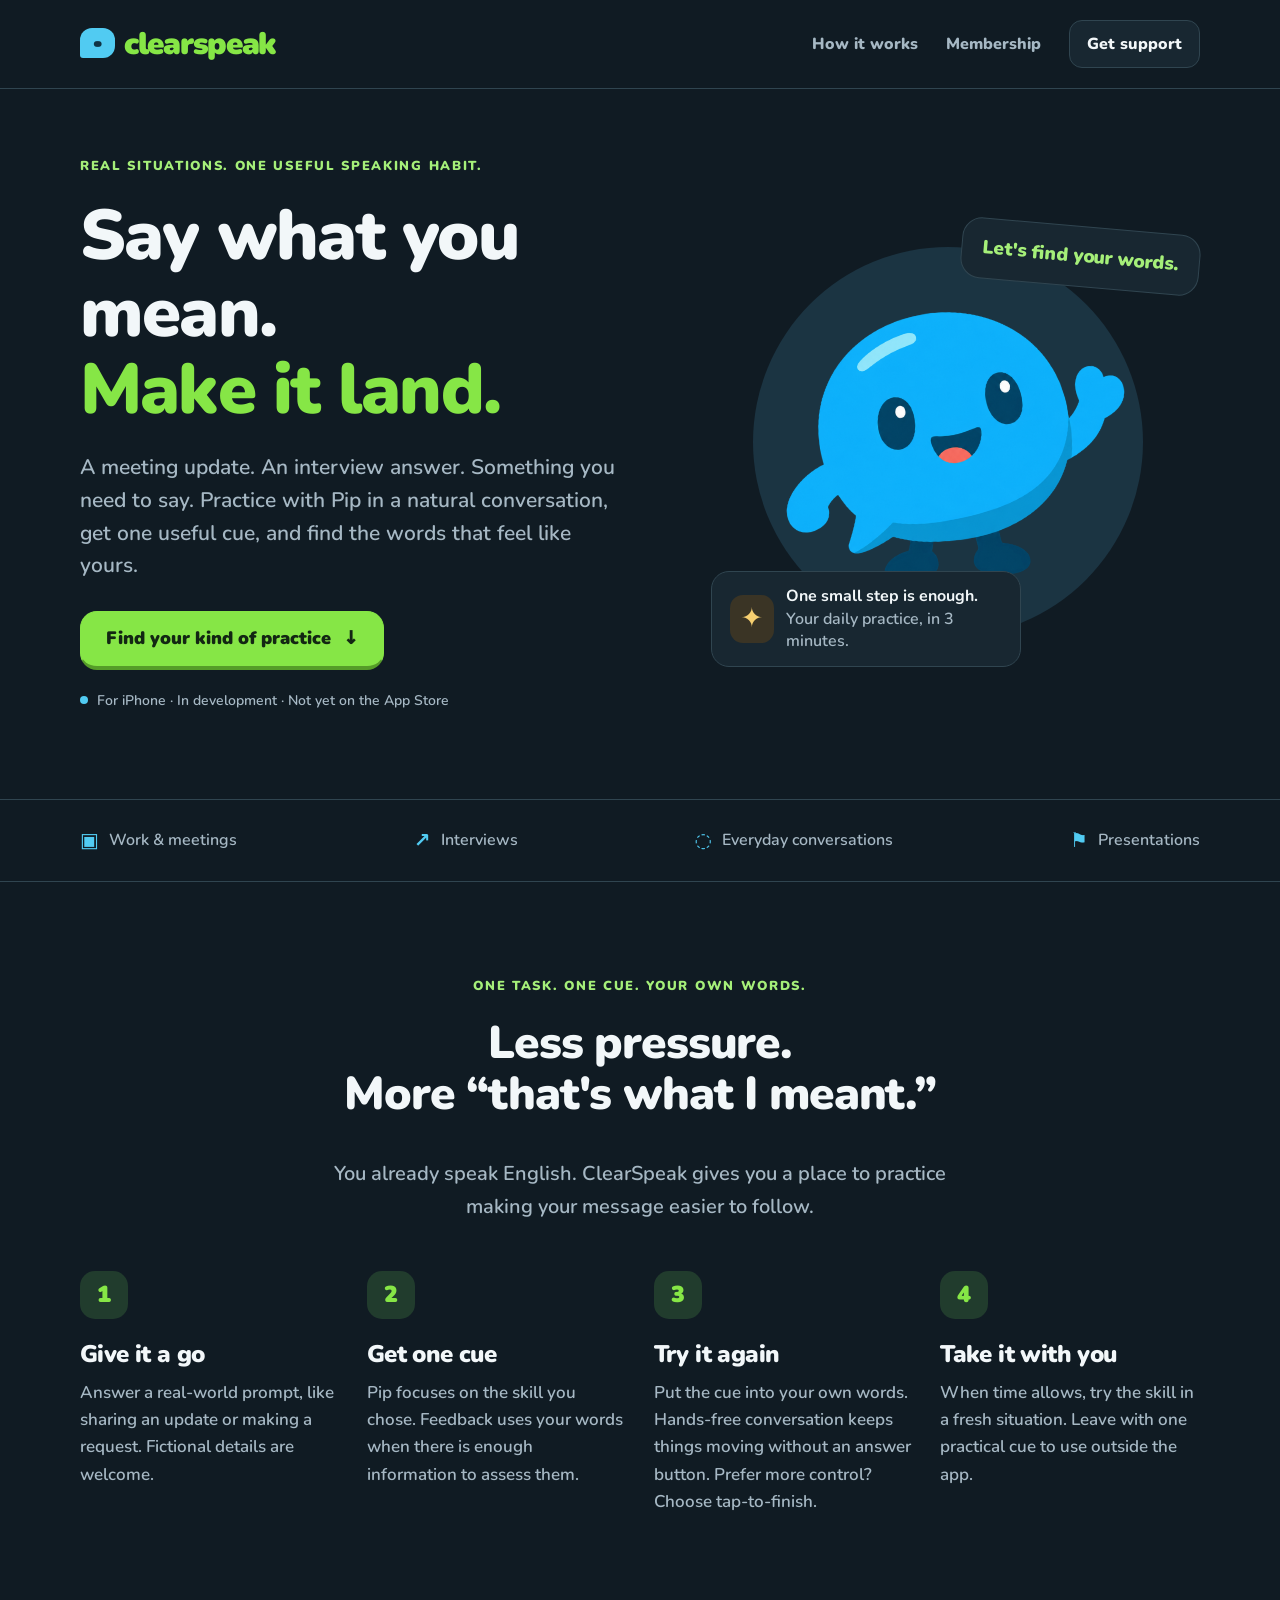
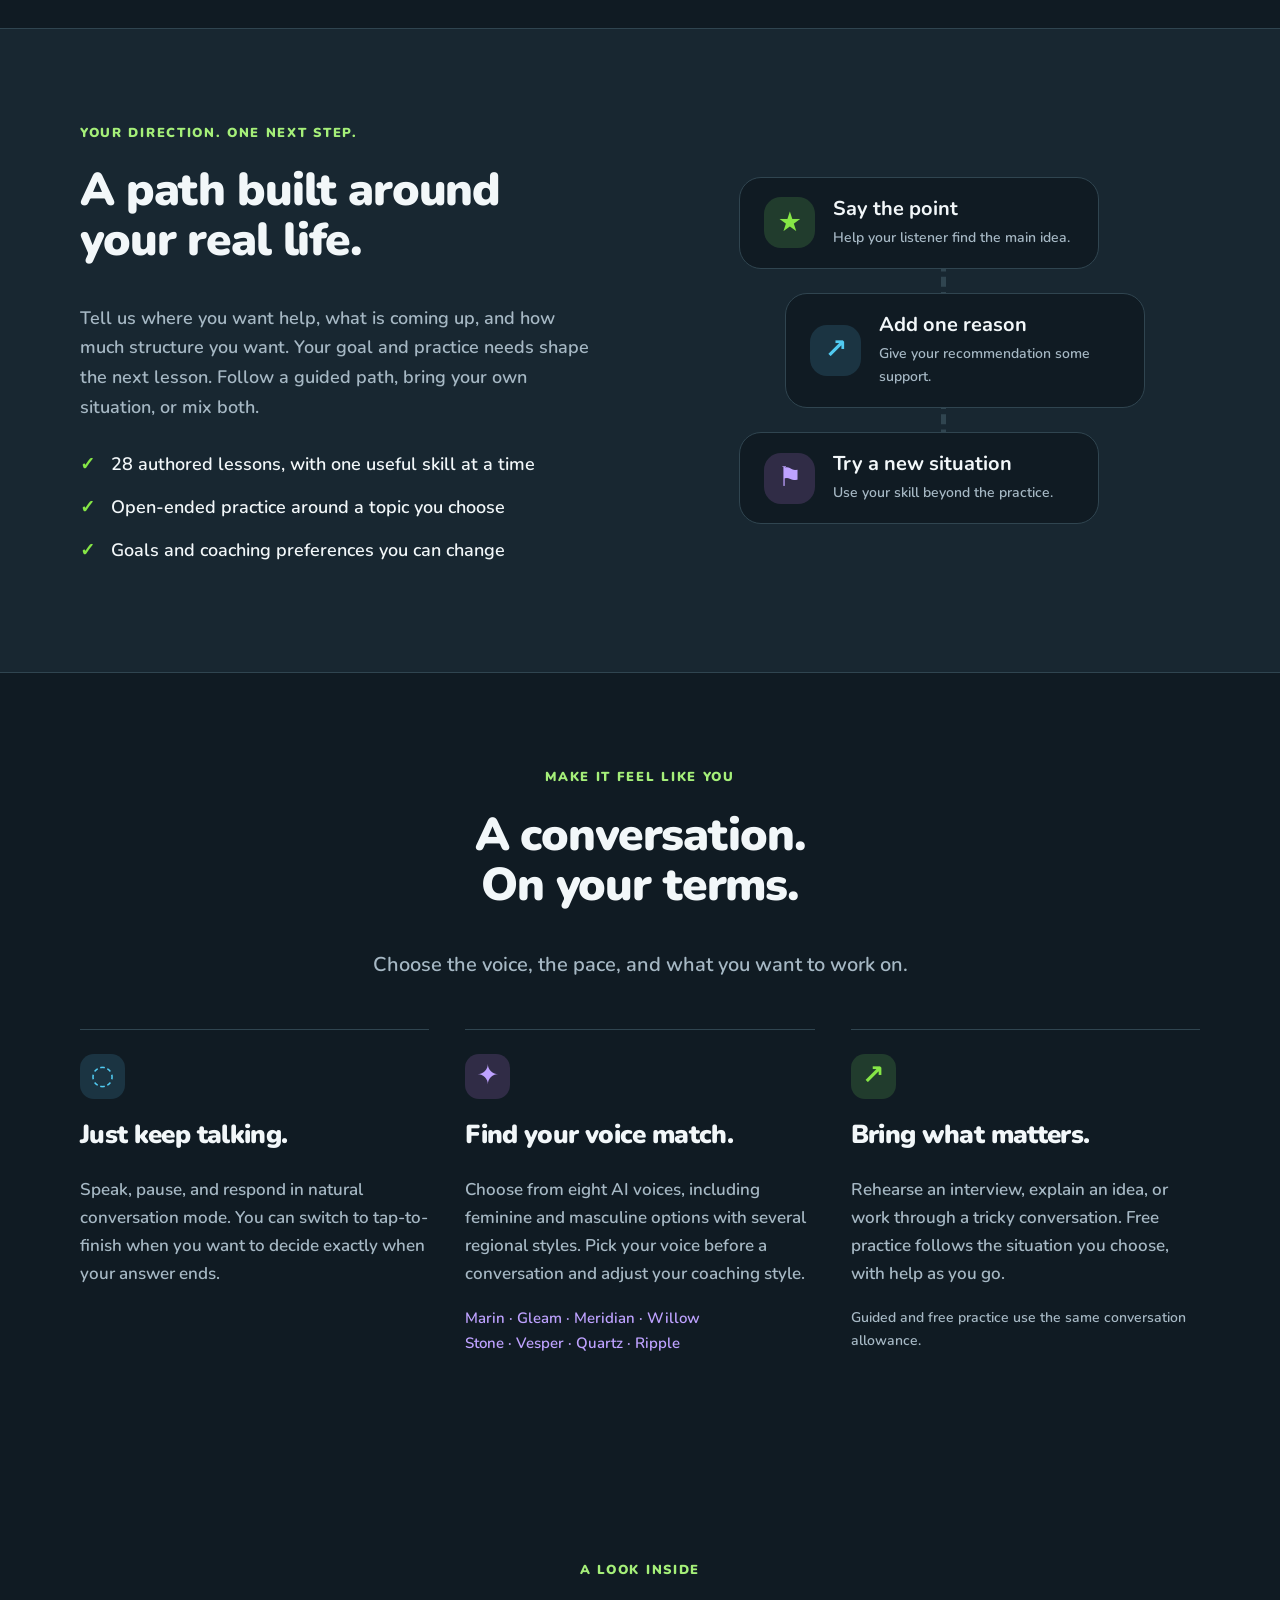
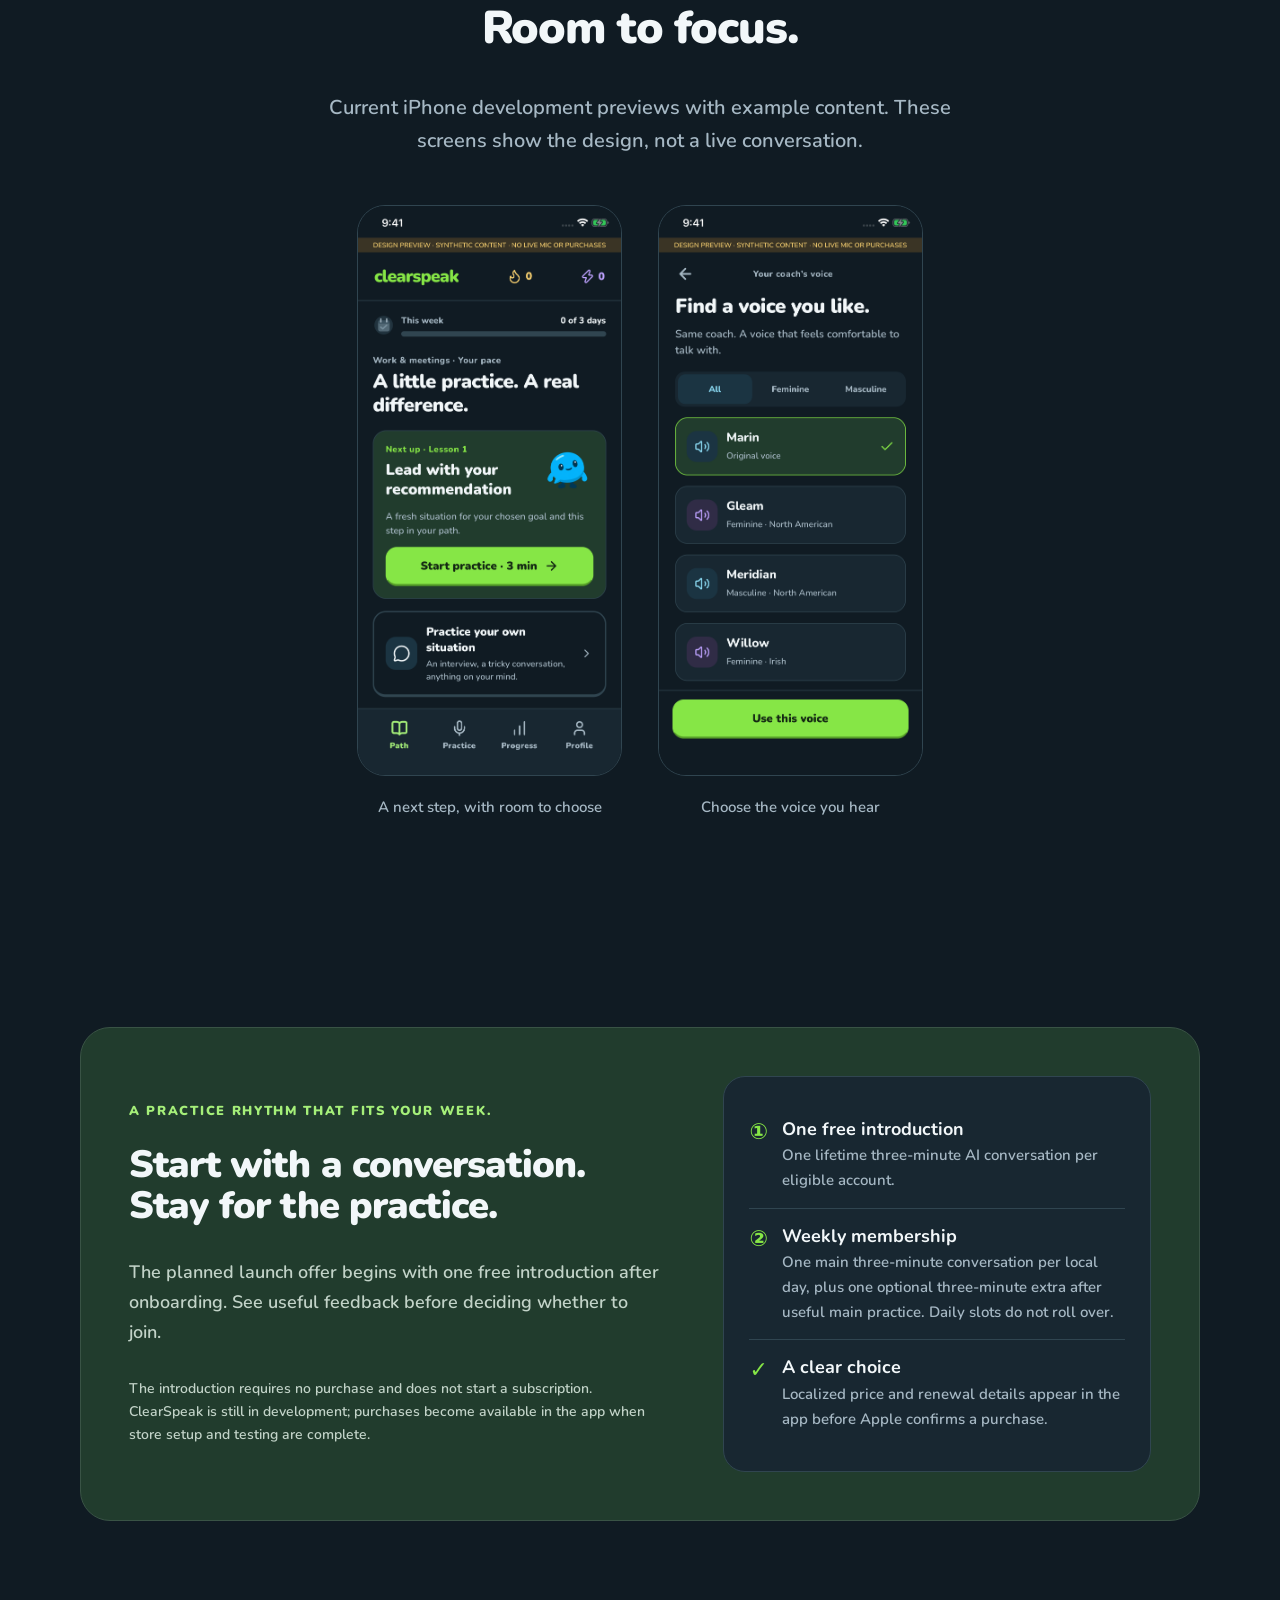
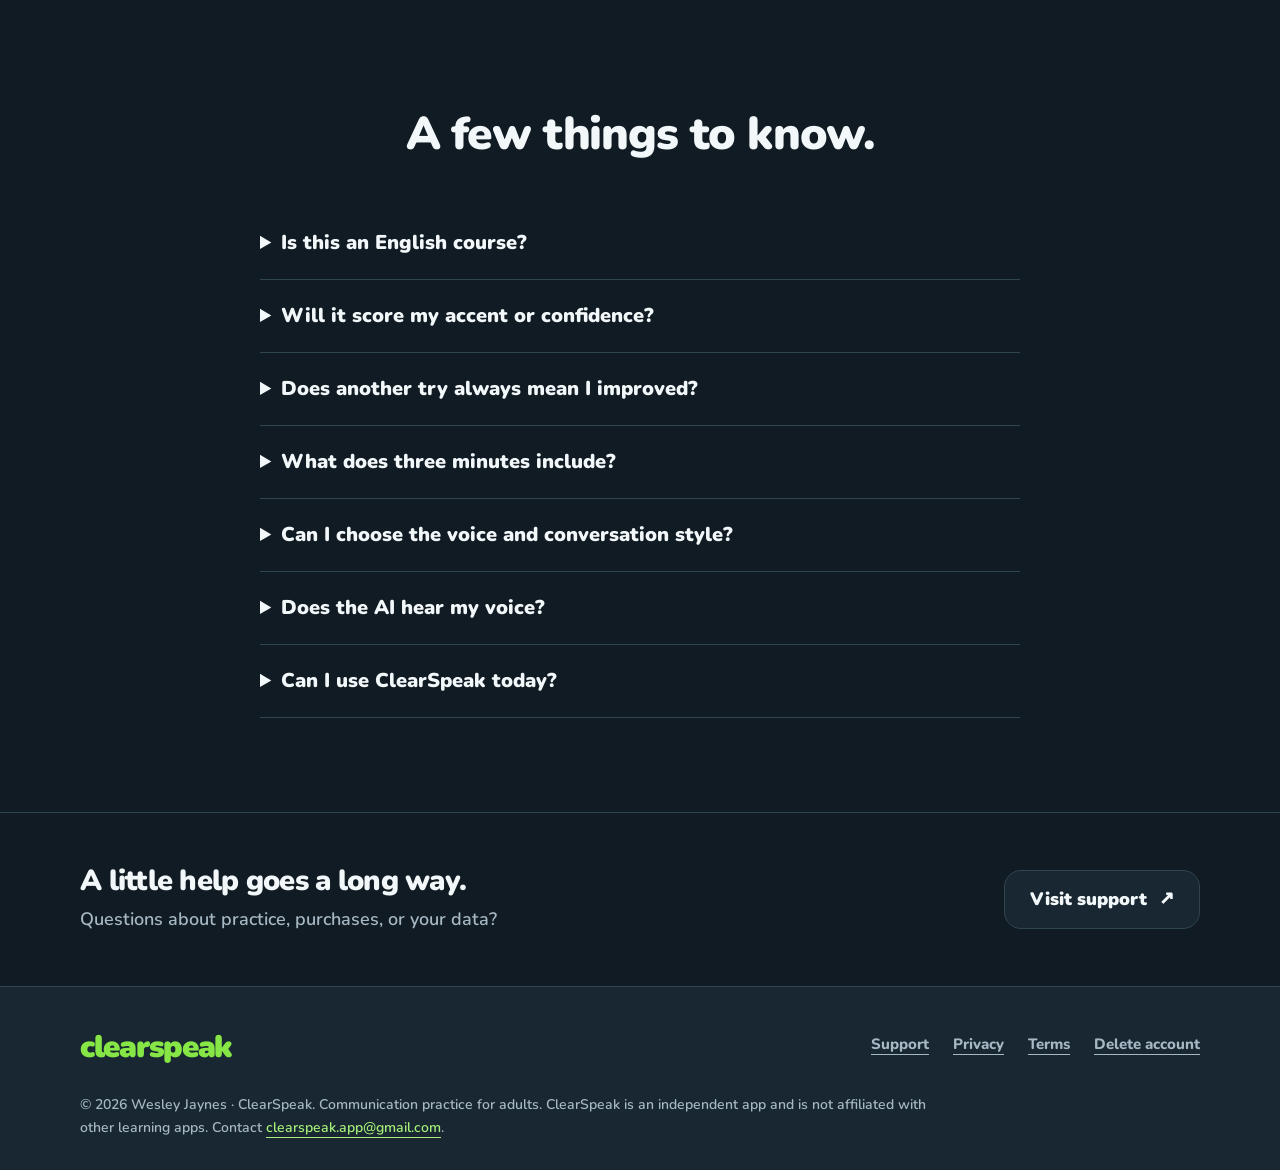
==== commit d99d5b48: "Refresh ClearSpeak preview and publish versioned Terms acceptance" ====
--- a/index.html
+++ b/index.html
@@ -1 +1,271 @@
-<!doctype html><html lang="en"><head><meta charset="utf-8"><meta name="viewport" content="width=device-width, initial-scale=1"><meta name="theme-color" content="#ffffff"><title>ClearSpeak — Say what you mean. Make it land.</title><meta name="description" content="Three-minute AI conversations for clearer everyday communication. Meet ClearSpeak, an iPhone app in development."><link rel="canonical" href="https://shinywesley.github.io/clearspeak/"><link rel="icon" href="./assets/favicon.svg" type="image/svg+xml"><link rel="preload" href="./assets/nunito.ttf" as="font" type="font/ttf" crossorigin><link rel="stylesheet" href="./styles.css"></head><body><a class="skip" href="#main">Skip to content</a><header class="top"><nav class="wrap nav" aria-label="Main"><a class="brand" href="./"><span class="brand-mark" aria-hidden="true">··</span>clearspeak</a><div class="navlinks"><a href="./#how-it-works">How it works</a><a href="./#membership">Membership</a><a href="./support.html" class="nav-cta">Get support</a></div></nav></header><main id="main"><div class="wrap"><section class="hero"><div><p class="eyebrow">Real situations. One useful speaking habit.</p><h1>Say what you mean.<br><em>Make it land.</em></h1><p class="lede">Practice a meeting update, an interview answer, or an everyday conversation with Pip. Get one useful cue, try it in your own words, and leave with a next step.</p><div class="actions"><a class="btn" href="#how-it-works">Meet your daily practice <span aria-hidden="true">↓</span></a></div><p class="availability"><span class="dot" aria-hidden="true"></span>For iPhone · In development · Not yet on the App Store</p></div><div class="hero-art"><img src="./assets/pip.png" width="1024" height="1024" alt="Pip, a smiling cyan speech-bubble companion, waves hello."><div class="speech">Let's find your words.</div><div class="art-tag"><span class="tag-symbol" aria-hidden="true">✦</span><span><strong>One small step is enough.</strong><br>Your daily practice, in 3 minutes.</span></div></div></section></div><section class="contexts" aria-label="Practice situations"><div class="wrap context-row"><span><b aria-hidden="true">▣</b> Work &amp; meetings</span><span><b aria-hidden="true">↗</b> Interviews</span><span><b aria-hidden="true">◌</b> Everyday conversations</span><span><b aria-hidden="true">⚑</b> Presentations</span></div></section><section class="wrap section" id="how-it-works"><div class="section-intro center"><p class="eyebrow">One task. One cue. Your own words.</p><h2>Less pressure.<br>More “that's what I meant.”</h2><p>You already speak English. ClearSpeak gives you a place to practice making your message easier to follow.</p></div><div class="steps"><article class="step"><div class="step-number">1</div><h3>Give it a go</h3><p>Answer a real-world prompt, like sharing an update or making a request. Fictional details are welcome.</p></article><article class="step"><div class="step-number">2</div><h3>Get one cue</h3><p>Pip focuses on the skill you chose. Feedback uses your words when there is enough information to assess them.</p></article><article class="step"><div class="step-number">3</div><h3>Try it again</h3><p>Put the cue into your own words. Use the answer controls when you are ready; pauses are part of thinking.</p></article><article class="step"><div class="step-number">4</div><h3>Take it with you</h3><p>When time allows, try the skill in a fresh situation. Leave with one practical cue to use outside the app.</p></article></div></section><section class="learning"><div class="wrap section split"><div><p class="eyebrow">Your direction. One next step.</p><h2>A path built around<br>your real life.</h2><p class="muted">Choose the situations you care about. Follow 28 authored lessons, from making your point to handling a follow-up, at a weekly goal that fits your life.</p><ul class="good-list"><li>One practical skill to focus on in each lesson</li><li>Feedback that separates practice from demonstrated change</li><li>A weekly practice goal, without overdue lessons</li></ul></div><div class="path-diagram" aria-label="Examples of authored lessons"><div class="mini-node"><span class="node-icon" aria-hidden="true">★</span><div><strong>Say the point</strong><small>Help your listener find the main idea.</small></div></div><div class="mini-node"><span class="node-icon" aria-hidden="true">↗</span><div><strong>Add one reason</strong><small>Give your recommendation some support.</small></div></div><div class="mini-node"><span class="node-icon" aria-hidden="true">⚑</span><div><strong>Try a new situation</strong><small>Use your skill beyond the practice.</small></div></div></div></div></section><section class="wrap section screenshot-section" ><div class="section-intro center"><p class="eyebrow">A look inside</p><h2>A clear place to start.</h2><p>Actual onboarding screens from a ClearSpeak iPhone development build.</p></div><div class="screens-grid"><figure class="screen"><img src="./assets/app-onboarding.png" alt="ClearSpeak onboarding screen" width="390" height="844" loading="lazy"><figcaption>Choose what matters to you</figcaption></figure><figure class="screen"><img src="./assets/app-plan.png" alt="ClearSpeak personalized onboarding plan screen" width="390" height="844" loading="lazy"><figcaption>Set your direction for practice</figcaption></figure><figure class="screen"><img src="./assets/app-coach.png" alt="ClearSpeak coaching preferences screen" width="390" height="844" loading="lazy"><figcaption>Choose how your coach helps</figcaption></figure></div></section><section class="wrap section" id="membership"><div class="offer"><div><p class="eyebrow">A practice rhythm that fits your week.</p><h2>Start with a conversation.<br>Stay for the practice.</h2><p>The planned launch offer begins with one free introduction after onboarding. See useful feedback before deciding whether to join.</p><p class="fineprint">The introduction requires no purchase and does not start a subscription. ClearSpeak is still in development; purchases become available in the app when store setup and testing are complete.</p></div><div class="offer-list"><div class="offer-line"><b aria-hidden="true">①</b><div><strong>One free introduction</strong><span>One lifetime three-minute AI conversation per eligible account.</span></div></div><div class="offer-line"><b aria-hidden="true">②</b><div><strong>Weekly membership</strong><span>One main three-minute conversation per local day, plus one optional three-minute extra after useful main practice. Daily slots do not roll over.</span></div></div><div class="offer-line"><b aria-hidden="true">✓</b><div><strong>A clear choice</strong><span>Localized price and renewal details appear in the app before Apple confirms a purchase.</span></div></div></div></div></section><section class="wrap section"><div class="section-intro center"><h2>A few things to know.</h2></div><div class="faq"><details><summary>Is this an English course?</summary><p>ClearSpeak is for adults who can already hold conversations in English and want to express their ideas more clearly. It is not a complete beginner language course.</p></details><details><summary>Will it score my accent or confidence?</summary><p>No. The launch experience focuses on your message and the day's communication skill. It does not give accent, intelligence, personality, or confidence scores.</p></details><details><summary>Does another try always mean I improved?</summary><p>No. A second try is a chance to practice. Feedback distinguishes a supported change, a skill you kept using, and something the attempt did not yet show. XP and weekly goals recognize practice; they do not measure speaking ability.</p></details><details><summary>What does three minutes include?</summary><p>The active conversation includes both speakers and ordinary thinking pauses. Connection setup and feedback preparation happen outside that window. You can end early.</p></details><details><summary>Does the AI hear my voice?</summary><p>Yes, when you explicitly consent and start a live lesson, your microphone audio is sent to OpenAI for real-time processing. Your account, learning preferences, transcripts and feedback also use online services. Read the <a href="./privacy.html">privacy policy</a> for details.</p></details><details><summary>Can I use ClearSpeak today?</summary><p>The iPhone app is in development and has not been publicly released. This site provides product information, support and disclosures for the upcoming version. We will update availability when a release is confirmed.</p></details></div></section></main><section class="support-banner"><div class="wrap support-inner"><div><h2>A little help goes a long way.</h2><p>Questions about practice, purchases, or your data?</p></div><a class="btn secondary" href="./support.html">Visit support <span aria-hidden="true">↗</span></a></div></section><footer><div class="wrap"><div class="footer-main"><a class="brand" href="./">clearspeak</a><nav class="footer-links" aria-label="Footer"><a href="./support.html">Support</a><a href="./privacy.html">Privacy</a><a href="./terms.html">Terms</a><a href="./delete-account.html">Delete account</a></nav></div><p class="fineprint">© 2026 Wesley Jaynes · ClearSpeak. Communication practice for adults. ClearSpeak is an independent app and is not affiliated with other learning apps. Contact <a href="mailto:clearspeak.app@gmail.com">clearspeak.app@gmail.com</a>.</p></div></footer></body></html>+<!doctype html>
+<html lang="en">
+<head>
+<meta charset="utf-8">
+<meta name="viewport" content="width=device-width, initial-scale=1">
+<meta name="theme-color" content="#101b23">
+<title>ClearSpeak — Say what you mean. Make it land.</title>
+<meta name="description" content="Practice your own situation or follow a guided path, with hands-free AI conversations and eight coach voices. ClearSpeak for iPhone is in development.">
+<link rel="canonical" href="https://shinywesley.github.io/clearspeak/">
+<link rel="icon" href="./assets/favicon.svg" type="image/svg+xml">
+<link rel="preload" href="./assets/nunito.ttf" as="font" type="font/ttf" crossorigin>
+<link rel="stylesheet" href="./styles.css">
+</head>
+<body>
+<a class="skip" href="#main">Skip to content</a>
+<header class="top">
+<nav class="wrap nav" aria-label="Main">
+<a class="brand" href="./">
+<span class="brand-mark" aria-hidden="true">··</span>clearspeak</a>
+<div class="navlinks">
+<a href="./#how-it-works">How it works</a>
+<a href="./#membership">Membership</a>
+<a href="./support.html" class="nav-cta">Get support</a>
+</div>
+</nav>
+</header>
+<main id="main">
+<div class="wrap">
+<section class="hero">
+<div>
+<p class="eyebrow">Real situations. One useful speaking habit.</p>
+<h1>Say what you mean.<br>
+<em>Make it land.</em>
+</h1>
+<p class="lede">A meeting update. An interview answer. Something you need to say. Practice with Pip in a natural conversation, get one useful cue, and find the words that feel like yours.</p>
+<div class="actions">
+<a class="btn" href="#how-it-works">Find your kind of practice <span aria-hidden="true">↓</span>
+</a>
+</div>
+<p class="availability">
+<span class="dot" aria-hidden="true">
+</span>For iPhone · In development · Not yet on the App Store</p>
+</div>
+<div class="hero-art">
+<img src="./assets/pip.png" width="1024" height="1024" alt="Pip, a smiling cyan speech-bubble companion, waves hello.">
+<div class="speech">Let's find your words.</div>
+<div class="art-tag">
+<span class="tag-symbol" aria-hidden="true">✦</span>
+<span>
+<strong>One small step is enough.</strong>
+<br>Your daily practice, in 3 minutes.</span>
+</div>
+</div>
+</section>
+</div>
+<section class="contexts" aria-label="Practice situations">
+<div class="wrap context-row">
+<span>
+<b aria-hidden="true">▣</b> Work &amp; meetings</span>
+<span>
+<b aria-hidden="true">↗</b> Interviews</span>
+<span>
+<b aria-hidden="true">◌</b> Everyday conversations</span>
+<span>
+<b aria-hidden="true">⚑</b> Presentations</span>
+</div>
+</section>
+<section class="wrap section" id="how-it-works">
+<div class="section-intro center">
+<p class="eyebrow">One task. One cue. Your own words.</p>
+<h2>Less pressure.<br>More “that's what I meant.”</h2>
+<p>You already speak English. ClearSpeak gives you a place to practice making your message easier to follow.</p>
+</div>
+<div class="steps">
+<article class="step">
+<div class="step-number">1</div>
+<h3>Give it a go</h3>
+<p>Answer a real-world prompt, like sharing an update or making a request. Fictional details are welcome.</p>
+</article>
+<article class="step">
+<div class="step-number">2</div>
+<h3>Get one cue</h3>
+<p>Pip focuses on the skill you chose. Feedback uses your words when there is enough information to assess them.</p>
+</article>
+<article class="step">
+<div class="step-number">3</div>
+<h3>Try it again</h3>
+<p>Put the cue into your own words. Hands-free conversation keeps things moving without an answer button. Prefer more control? Choose tap-to-finish.</p>
+</article>
+<article class="step">
+<div class="step-number">4</div>
+<h3>Take it with you</h3>
+<p>When time allows, try the skill in a fresh situation. Leave with one practical cue to use outside the app.</p>
+</article>
+</div>
+</section>
+<section class="learning">
+<div class="wrap section split">
+<div>
+<p class="eyebrow">Your direction. One next step.</p>
+<h2>A path built around<br>your real life.</h2>
+<p class="muted">Tell us where you want help, what is coming up, and how much structure you want. Your goal and practice needs shape the next lesson. Follow a guided path, bring your own situation, or mix both.</p>
+<ul class="good-list">
+<li>28 authored lessons, with one useful skill at a time</li>
+<li>Open-ended practice around a topic you choose</li>
+<li>Goals and coaching preferences you can change</li>
+</ul>
+</div>
+<div class="path-diagram" aria-label="Examples of authored lessons">
+<div class="mini-node">
+<span class="node-icon" aria-hidden="true">★</span>
+<div>
+<strong>Say the point</strong>
+<small>Help your listener find the main idea.</small>
+</div>
+</div>
+<div class="mini-node">
+<span class="node-icon" aria-hidden="true">↗</span>
+<div>
+<strong>Add one reason</strong>
+<small>Give your recommendation some support.</small>
+</div>
+</div>
+<div class="mini-node">
+<span class="node-icon" aria-hidden="true">⚑</span>
+<div>
+<strong>Try a new situation</strong>
+<small>Use your skill beyond the practice.</small>
+</div>
+</div>
+</div>
+</div>
+</section>
+<section class="wrap section practice-options" aria-labelledby="practice-options-title">
+<div class="section-intro center">
+<p class="eyebrow">Make it feel like you</p>
+<h2 id="practice-options-title">A conversation.<br>On your terms.</h2>
+<p>Choose the voice, the pace, and what you want to work on.</p>
+</div>
+<div class="feature-grid">
+<article class="feature">
+<span class="feature-icon" aria-hidden="true">◌</span>
+<h3>Just keep talking.</h3>
+<p>Speak, pause, and respond in natural conversation mode. You can switch to tap-to-finish when you want to decide exactly when your answer ends.</p>
+</article>
+<article class="feature">
+<span class="feature-icon" aria-hidden="true">✦</span>
+<h3>Find your voice match.</h3>
+<p>Choose from eight AI voices, including feminine and masculine options with several regional styles. Pick your voice before a conversation and adjust your coaching style.</p>
+<p class="voice-names">Marin · Gleam · Meridian · Willow<br>Stone · Vesper · Quartz · Ripple</p>
+</article>
+<article class="feature">
+<span class="feature-icon" aria-hidden="true">↗</span>
+<h3>Bring what matters.</h3>
+<p>Rehearse an interview, explain an idea, or work through a tricky conversation. Free practice follows the situation you choose, with help as you go.</p>
+<p class="feature-note">Guided and free practice use the same conversation allowance.</p>
+</article>
+</div>
+</section>
+<section class="wrap section screenshot-section" aria-labelledby="screens-title">
+<div class="section-intro center">
+<p class="eyebrow">A look inside</p>
+<h2 id="screens-title">Room to focus.</h2>
+<p>Current iPhone development previews with example content. These screens show the design, not a live conversation.</p>
+</div>
+<div class="screens-grid">
+<figure class="screen">
+<img src="./assets/app-path-v5.png" alt="Dark ClearSpeak path preview showing a guided lesson and practice-your-own-situation option" width="1170" height="2532" loading="lazy">
+<figcaption>A next step, with room to choose</figcaption>
+</figure>
+<figure class="screen">
+<img src="./assets/app-voices-v5.png" alt="Dark ClearSpeak voice selection preview with feminine and masculine voice filters" width="1170" height="2532" loading="lazy">
+<figcaption>Choose the voice you hear</figcaption>
+</figure>
+</div>
+</section>
+<section class="wrap section" id="membership">
+<div class="offer">
+<div>
+<p class="eyebrow">A practice rhythm that fits your week.</p>
+<h2>Start with a conversation.<br>Stay for the practice.</h2>
+<p>The planned launch offer begins with one free introduction after onboarding. See useful feedback before deciding whether to join.</p>
+<p class="fineprint">The introduction requires no purchase and does not start a subscription. ClearSpeak is still in development; purchases become available in the app when store setup and testing are complete.</p>
+</div>
+<div class="offer-list">
+<div class="offer-line">
+<b aria-hidden="true">①</b>
+<div>
+<strong>One free introduction</strong>
+<span>One lifetime three-minute AI conversation per eligible account.</span>
+</div>
+</div>
+<div class="offer-line">
+<b aria-hidden="true">②</b>
+<div>
+<strong>Weekly membership</strong>
+<span>One main three-minute conversation per local day, plus one optional three-minute extra after useful main practice. Daily slots do not roll over.</span>
+</div>
+</div>
+<div class="offer-line">
+<b aria-hidden="true">✓</b>
+<div>
+<strong>A clear choice</strong>
+<span>Localized price and renewal details appear in the app before Apple confirms a purchase.</span>
+</div>
+</div>
+</div>
+</div>
+</section>
+<section class="wrap section">
+<div class="section-intro center">
+<h2>A few things to know.</h2>
+</div>
+<div class="faq">
+<details>
+<summary>Is this an English course?</summary>
+<p>ClearSpeak is for adults who can already hold conversations in English and want to express their ideas more clearly. It is not a complete beginner language course.</p>
+</details>
+<details>
+<summary>Will it score my accent or confidence?</summary>
+<p>No. The launch experience focuses on your message and the day's communication skill. It does not give accent, intelligence, personality, or confidence scores.</p>
+</details>
+<details>
+<summary>Does another try always mean I improved?</summary>
+<p>No. A second try is a chance to practice. Feedback distinguishes a supported change, a skill you kept using, and something the attempt did not yet show. XP and weekly goals recognize practice; they do not measure speaking ability.</p>
+</details>
+<details>
+<summary>What does three minutes include?</summary>
+<p>The active conversation includes both speakers and ordinary thinking pauses. Connection setup and feedback preparation happen outside that window. You can end early.</p>
+</details>
+<details>
+<summary>Can I choose the voice and conversation style?</summary>
+<p>Yes. Choose among eight AI voices in your coaching preferences before starting a conversation. Natural conversation is hands-free; tap-to-finish is available if you prefer to control when each answer ends. Guided, mixed and free practice let you choose how much structure you want.</p>
+</details>
+<details>
+<summary>Does the AI hear my voice?</summary>
+<p>Yes, when you explicitly consent and start a live lesson, your microphone audio is sent to OpenAI for real-time processing. Your account, learning preferences, transcripts and feedback also use online services. Read the <a href="./privacy.html">privacy policy</a> for details.</p>
+</details>
+<details>
+<summary>Can I use ClearSpeak today?</summary>
+<p>The iPhone app is in development and has not been publicly released. This site provides product information, support and disclosures for the upcoming version. We will update availability when a release is confirmed.</p>
+</details>
+</div>
+</section>
+</main>
+<section class="support-banner">
+<div class="wrap support-inner">
+<div>
+<h2>A little help goes a long way.</h2>
+<p>Questions about practice, purchases, or your data?</p>
+</div>
+<a class="btn secondary" href="./support.html">Visit support <span aria-hidden="true">↗</span>
+</a>
+</div>
+</section>
+<footer>
+<div class="wrap">
+<div class="footer-main">
+<a class="brand" href="./">clearspeak</a>
+<nav class="footer-links" aria-label="Footer">
+<a href="./support.html">Support</a>
+<a href="./privacy.html">Privacy</a>
+<a href="./terms.html">Terms</a>
+<a href="./delete-account.html">Delete account</a>
+</nav>
+</div>
+<p class="fineprint">© 2026 Wesley Jaynes · ClearSpeak. Communication practice for adults. ClearSpeak is an independent app and is not affiliated with other learning apps. Contact <a href="mailto:clearspeak.app@gmail.com">clearspeak.app@gmail.com</a>.</p>
+</div>
+</footer>
+</body>
+</html>
--- a/styles.css
+++ b/styles.css
@@ -1,6 +1,229 @@
-@font-face{font-family:Nunito;src:url('./assets/nunito.ttf') format('truetype');font-weight:200 1000;font-display:swap}
-:root{--ink:#24313a;--muted:#52616b;--green:#58cc02;--edge:#389600;--soft:#e8f8d8;--blue:#1cb0f6;--line:#e2e8eb;--paper:#fff;--purple:#7851c5;--gold:#ffc83d}
-*{box-sizing:border-box}html{scroll-behavior:smooth}body{margin:0;background:var(--paper);color:var(--ink);font:600 18px/1.65 Nunito,ui-rounded,system-ui,sans-serif}a{color:#267000;text-underline-offset:5px}button,a{-webkit-tap-highlight-color:transparent}a:focus-visible,summary:focus-visible{outline:3px solid #075d8e;outline-offset:6px;border-radius:5px}img{max-width:100%;height:auto}h1,h2,h3,p{margin-top:0}h1,h2,h3{font-weight:900;line-height:1.09;letter-spacing:-.025em}h1{font-size:clamp(42px,5.5vw,76px)}h2{font-size:clamp(32px,3.7vw,46px)}h3{font-size:24px}p{margin-bottom:1.1em}.muted{color:var(--muted)}.wrap{width:min(1120px,calc(100% - 48px));margin:auto}.skip{position:fixed;top:-100px;left:16px;background:#fff;padding:12px;z-index:20}.skip:focus{top:8px}.top{border-bottom:2px solid var(--line)}.nav{min-height:94px;display:flex;align-items:center;justify-content:space-between;gap:24px}.brand{color:#398800;font-size:31px;font-weight:1000;letter-spacing:-1.3px;text-decoration:none;line-height:1}.brand-mark{font-size:26px;display:inline-flex;align-items:center;justify-content:center;background:var(--blue);color:#074a69;width:35px;height:30px;border-radius:12px 12px 12px 3px;margin-right:9px;letter-spacing:-5px;padding-right:5px;vertical-align:3px}.navlinks{display:flex;gap:26px;align-items:center}.navlinks a{font-size:16px;font-weight:850;color:var(--muted);text-decoration:none}.navlinks a:hover{color:#267000}.navlinks .nav-cta{border:2px solid var(--line);border-bottom-width:5px;border-radius:14px;padding:10px 17px;color:var(--ink)}.eyebrow{text-transform:uppercase;font-size:13px;letter-spacing:.13em;font-weight:950;color:#417819;margin-bottom:21px}.hero{display:grid;grid-template-columns:1.15fr 1fr;align-items:center;min-height:710px;gap:36px;padding:65px 0 70px}.hero h1{max-width:640px;margin-bottom:23px}.hero h1 em{font-style:normal;color:#439500}.lede{font-size:21px;line-height:1.55;color:var(--muted);max-width:540px}.btn{display:inline-flex;min-height:59px;align-items:center;justify-content:center;padding:12px 25px;border-radius:17px;border:2px solid var(--green);border-bottom:6px solid var(--edge);background:var(--green);color:#163300;font-weight:950;text-decoration:none;transition:transform .1s,border-bottom-width .1s;gap:12px}.btn:active{transform:translateY(3px);border-bottom-width:3px}.btn.secondary{background:#fff;border-color:var(--line);color:var(--ink)}.actions{display:flex;gap:14px;flex-wrap:wrap;margin-top:29px}.availability{display:flex;align-items:center;gap:9px;font-size:14px;color:var(--muted);margin-top:19px}.dot{width:8px;height:8px;border-radius:100%;background:#6e7d85;display:inline-block}.hero-art{position:relative;min-height:460px;display:grid;place-items:center}.hero-art:before{content:'';position:absolute;width:390px;height:390px;max-width:90%;border-radius:50%;background:#f1fae7;z-index:-1}.hero-art img{width:400px;max-width:100%;transform:rotate(-5deg)}.speech{position:absolute;right:0;top:14px;background:#fff;border:2px solid #d4eabf;border-bottom-width:5px;border-radius:20px;padding:14px 20px;transform:rotate(5deg);font-size:19px;font-weight:900;color:#356719}.art-tag{position:absolute;bottom:5px;left:15px;display:flex;align-items:center;gap:12px;max-width:310px;background:#fff;border:2px solid var(--line);border-bottom-width:5px;padding:13px 18px;border-radius:18px;font-size:16px;line-height:1.4}.tag-symbol{display:grid;place-items:center;border-radius:13px;background:#fff5d5;color:#795006;font-size:27px;width:44px;height:48px;flex:none}.contexts{border-top:2px solid var(--line);border-bottom:2px solid var(--line);padding:24px 0}.context-row{display:flex;justify-content:space-between;gap:20px;flex-wrap:wrap}.context-row span{color:#60707b;font-size:16px;display:flex;gap:10px;align-items:center}.context-row b{color:#398800;font-size:20px}.section{padding:94px 0}.center{text-align:center}.section-intro{max-width:680px;margin:0 auto 48px}.section-intro p{color:var(--muted);font-size:20px}.steps{display:grid;grid-template-columns:repeat(4,1fr);gap:27px}.step-number{display:grid;place-items:center;width:54px;height:54px;border:2px solid #c8e7af;border-bottom-width:5px;background:#f1fae7;color:#3c7e13;border-radius:18px;font-size:23px;font-weight:1000;margin-bottom:22px}.step h3{font-size:24px;margin-bottom:12px}.step p{font-size:17px;color:var(--muted);line-height:1.6}.learning{background:#f6faf2;border-top:2px solid #e6f0df;border-bottom:2px solid #e6f0df}.split{display:grid;grid-template-columns:1fr 1fr;align-items:center;gap:85px}.path-diagram{display:flex;flex-direction:column;align-items:center;position:relative;padding:20px 0}.path-diagram:before{content:'';position:absolute;top:40px;bottom:40px;left:50%;border-left:8px dashed #d7e6c9;z-index:0}.mini-node{position:relative;z-index:1;display:flex;align-items:center;gap:18px;background:#fff;border:2px solid var(--line);border-bottom-width:5px;border-radius:22px;padding:19px 24px;margin:12px;max-width:360px;width:90%;transform:translateX(-22px)}.mini-node:nth-child(even){transform:translateX(24px)}.mini-node strong{display:block;font-size:20px;line-height:1.2}.mini-node small{display:block;font-size:13px;color:var(--muted);margin-top:5px}.node-icon{display:grid;place-items:center;border-radius:17px;background:var(--soft);color:#34710c;width:51px;height:51px;font-size:27px;flex:none}.mini-node:nth-child(2) .node-icon{background:#e7f5fe;color:#07618b}.mini-node:nth-child(3) .node-icon{background:#f1ebfc;color:#6a469f}.good-list{list-style:none;padding:0;margin:28px 0 0}.good-list li{position:relative;padding-left:31px;margin-bottom:13px;font-size:18px}.good-list li:before{content:'✓';position:absolute;left:0;color:#459600;font-weight:1000}.screens-grid{display:flex;justify-content:center;align-items:flex-start;gap:28px}.screen{width:265px;flex:0 1 265px;margin:0}.screen img{border:2px solid var(--line);border-radius:32px;box-shadow:0 7px 0 #e8eef0}.screen figcaption{text-align:center;font-size:15px;color:var(--muted);padding:19px 7px}.offer{background:#ecf8df;border:2px solid #cbe6b5;border-bottom:7px solid #b5d79b;border-radius:30px;padding:48px;display:grid;grid-template-columns:1.25fr 1fr;gap:60px;align-items:center}.offer h2{font-size:38px}.offer p{color:#3f5734}.offer-list{background:white;border:2px solid #d6e8c8;border-radius:22px;padding:25px}.offer-line{display:flex;gap:14px;align-items:start;padding:15px 0;line-height:1.4}.offer-line+.offer-line{border-top:2px solid #edf2e9}.offer-line b{font-size:22px;color:#3f7f13}.offer-line strong{display:block}.offer-line span{font-size:15px;color:var(--muted)}.faq{max-width:760px;margin:auto}.faq details{border-bottom:2px solid var(--line);padding:22px 0}.faq summary{cursor:pointer;font-size:20px;font-weight:900;padding-right:30px;line-height:1.4}.faq details p{margin:17px 0 0;color:var(--muted);font-size:17px}.support-banner{border-top:2px solid var(--line);padding:52px 0}.support-inner{display:flex;align-items:center;justify-content:space-between;gap:24px}.support-inner h2{font-size:29px;margin-bottom:8px}.support-inner p{margin:0;color:var(--muted)}footer{background:#f7f9fa;border-top:2px solid var(--line);padding:45px 0 30px}.footer-main{display:flex;justify-content:space-between;gap:25px;align-items:start}.footer-links{display:flex;gap:24px;flex-wrap:wrap;max-width:550px;justify-content:flex-end}.footer-links a{color:var(--muted);font-size:15px;font-weight:800}.fineprint{font-size:13px;color:#60707b;margin:30px 0 0;max-width:870px}.legal{max-width:780px;padding:65px 0 80px}.legal h1{font-size:48px}.legal h2{font-size:27px;margin-top:39px;line-height:1.3}.legal h3{font-size:21px;margin-top:26px}.legal p,.legal li{font-size:18px;color:#43545f}.legal .stamp{font-size:14px;color:var(--muted);margin-bottom:28px}.notice{padding:20px 24px;border:2px solid #d9e9cf;border-radius:18px;background:#f5faef;margin:24px 0 30px;line-height:1.6}.notice p:last-child{margin-bottom:0}.legal table{width:100%;border-collapse:collapse;font-size:16px}.legal td,.legal th{text-align:left;vertical-align:top;padding:14px 12px;border-bottom:2px solid var(--line)}.legal th{font-weight:950}.legal td:first-child{width:28%;font-weight:850}.jump{display:flex;gap:15px;flex-wrap:wrap;font-size:15px;margin-bottom:35px}.screenshot-section[hidden]{display:none}
-@media(max-width:850px){.navlinks{gap:17px}.navlinks a{font-size:14px}.hero{gap:12px;min-height:620px}.hero-art{min-height:400px}.speech{right:-10px;font-size:16px}.art-tag{font-size:14px;bottom:0;left:0}.hero h1{font-size:54px}.lede{font-size:19px}.steps{grid-template-columns:1fr 1fr;gap:25px 44px}.split{gap:36px}.offer{gap:30px;padding:30px}.offer h2{font-size:34px}}
-@media(max-width:600px){body{font-size:17px}.wrap{width:calc(100% - 40px)}.nav{min-height:80px}.brand{font-size:27px}.brand-mark{display:none}.navlinks a:not(.nav-cta){display:none}.navlinks .nav-cta{padding:8px 13px}.hero{display:flex;flex-direction:column;padding:45px 0 42px;gap:12px;text-align:center}.hero h1{font-size:48px;line-height:1.07}.eyebrow{font-size:11px;letter-spacing:.11em;margin-bottom:20px}.lede{font-size:18px;line-height:1.65}.actions{justify-content:center;margin-top:23px;gap:11px}.btn{min-height:56px;font-size:16px;padding:11px 19px}.availability{justify-content:center;font-size:12px;flex-wrap:wrap}.hero-art{min-height:340px;width:100%;max-width:350px;margin-top:20px}.hero-art img{width:320px}.hero-art:before{width:285px;height:285px}.speech{top:0;right:-1px;font-size:16px;padding:10px 15px}.art-tag{bottom:-3px;left:9px;font-size:13px;max-width:270px;padding:10px 15px}.tag-symbol{width:37px;height:39px;font-size:23px}.context-row{display:grid;grid-template-columns:1fr 1fr;gap:15px 16px}.context-row span{font-size:14px}.section{padding:62px 0}.section-intro{margin-bottom:34px}.section-intro p{font-size:18px}h2{font-size:33px}.steps{gap:23px}.step h3{font-size:22px}.step p{font-size:16px}.step-number{width:47px;height:47px;font-size:20px;margin-bottom:17px}.split{display:flex;flex-direction:column;gap:20px}.split>div{width:100%}.path-diagram{max-width:360px;align-self:center}.mini-node{transform:translateX(-12px)}.mini-node:nth-child(even){transform:translateX(12px)}.good-list li{font-size:17px}.offer{display:block;padding:27px 22px;border-radius:24px}.offer h2{font-size:31px}.offer-list{margin-top:28px;padding:13px 19px}.offer p{font-size:17px}.screens-grid{overflow-x:auto;justify-content:flex-start;gap:20px;padding:4px 4px 12px;scroll-snap-type:x mandatory}.screen{flex:0 0 230px;scroll-snap-align:center}.support-inner{display:block;text-align:center}.support-inner .btn{margin-top:20px}.footer-main{display:block}.footer-links{margin-top:29px;justify-content:flex-start;gap:16px 23px}.fineprint{font-size:12px}.legal{padding:45px 0 60px}.legal h1{font-size:39px}.legal h2{font-size:25px}.legal p,.legal li{font-size:17px}.legal table{font-size:14px}.legal td,.legal th{padding:12px 6px}.notice{padding:18px}.jump{gap:12px}.faq summary{font-size:18px}.faq details p{font-size:16px}}
-@media(prefers-reduced-motion:reduce){html{scroll-behavior:auto}*,*:before,*:after{transition:none!important;animation:none!important}}
+@font-face {
+  font-family: Nunito;
+  src: url('./assets/nunito.ttf') format('truetype');
+  font-weight: 200 1000;
+  font-display: swap;
+}
+:root {
+  color-scheme: dark;
+  --paper: #101b23;
+  --surface: #182731;
+  --raised: #21333e;
+  --ink: #f2f7f9;
+  --muted: #a6b8c4;
+  --green: #86e646;
+  --edge: #559c28;
+  --soft: #213c2d;
+  --blue: #51cbf2;
+  --blue-soft: #1b3442;
+  --line: #304550;
+  --purple: #bea2ff;
+  --gold: #f6cf70;
+}
+* { box-sizing: border-box; }
+html { scroll-behavior: smooth; }
+body { margin: 0; background: var(--paper); color: var(--ink); font: 600 18px/1.65 Nunito, ui-rounded, system-ui, sans-serif; }
+a { color: #a5ef79; text-underline-offset: 5px; }
+a:hover { color: var(--ink); }
+button, a { -webkit-tap-highlight-color: transparent; }
+a:focus-visible, summary:focus-visible { outline: 3px solid var(--blue); outline-offset: 6px; border-radius: 5px; }
+img { max-width: 100%; height: auto; display: block; }
+h1, h2, h3, p { margin-top: 0; }
+h1, h2, h3 { font-weight: 900; line-height: 1.09; letter-spacing: -.025em; }
+h1 { font-size: clamp(42px, 5.5vw, 76px); }
+h2 { font-size: clamp(32px, 3.7vw, 46px); }
+h3 { font-size: 24px; }
+p { margin-bottom: 1.1em; }
+.muted { color: var(--muted); }
+.wrap { width: min(1120px, calc(100% - 48px)); margin: auto; }
+.skip { position: fixed; top: -100px; left: 16px; background: var(--surface); padding: 12px; z-index: 20; }
+.skip:focus { top: 8px; }
+.top { border-bottom: 1px solid var(--line); }
+.nav { min-height: 88px; display: flex; align-items: center; justify-content: space-between; gap: 24px; }
+.brand { color: var(--green); font-size: 31px; font-weight: 1000; letter-spacing: -1.3px; text-decoration: none; line-height: 1; }
+.brand-mark { font-size: 26px; display: inline-flex; align-items: center; justify-content: center; background: var(--blue); color: #103445; width: 35px; height: 30px; border-radius: 12px 12px 12px 3px; margin-right: 9px; letter-spacing: -5px; padding-right: 5px; vertical-align: 3px; }
+.navlinks { display: flex; gap: 28px; align-items: center; }
+.navlinks a { font-size: 16px; font-weight: 850; color: var(--muted); text-decoration: none; }
+.navlinks a:hover { color: var(--green); }
+.navlinks .nav-cta { border: 1px solid var(--line); border-radius: 13px; padding: 10px 17px; color: var(--ink); background: var(--surface); }
+.eyebrow { text-transform: uppercase; font-size: 13px; letter-spacing: .13em; font-weight: 900; color: #a5ef79; margin-bottom: 21px; }
+.hero { display: grid; grid-template-columns: 1.15fr 1fr; align-items: center; min-height: 710px; gap: 36px; padding: 65px 0 70px; }
+.hero h1 { max-width: 640px; margin-bottom: 23px; }
+.hero h1 em { font-style: normal; color: var(--green); }
+.lede { font-size: 21px; line-height: 1.55; color: var(--muted); max-width: 540px; }
+.btn { display: inline-flex; min-height: 59px; align-items: center; justify-content: center; padding: 12px 25px; border-radius: 17px; border: 1px solid var(--green); border-bottom: 4px solid var(--edge); background: var(--green); color: #132713; font-weight: 950; text-decoration: none; transition: transform .1s; gap: 12px; }
+.btn:hover { color: #132713; background: #a5ef79; }
+.btn:active { transform: translateY(2px); }
+.btn.secondary { background: var(--surface); border: 1px solid var(--line); color: var(--ink); }
+.btn.secondary:hover { background: var(--raised); }
+.actions { display: flex; gap: 14px; flex-wrap: wrap; margin-top: 29px; }
+.availability { display: flex; align-items: center; gap: 9px; font-size: 14px; color: var(--muted); margin-top: 19px; }
+.dot { width: 8px; height: 8px; border-radius: 100%; background: var(--blue); display: inline-block; flex: none; }
+.hero-art { position: relative; isolation: isolate; min-height: 460px; display: grid; place-items: center; }
+.hero-art:before { content: ''; position: absolute; width: 390px; height: 390px; max-width: 90%; border-radius: 50%; background: var(--blue-soft); z-index: -1; }
+.hero-art img { width: 400px; max-width: 100%; transform: rotate(-5deg); }
+.speech { position: absolute; right: 0; top: 14px; background: var(--surface); border: 1px solid var(--line); border-radius: 20px; padding: 14px 20px; transform: rotate(5deg); font-size: 19px; font-weight: 900; color: #a5ef79; }
+.art-tag { position: absolute; bottom: 5px; left: 15px; display: flex; align-items: center; gap: 12px; max-width: 310px; background: var(--surface); border: 1px solid var(--line); padding: 13px 18px; border-radius: 18px; font-size: 16px; line-height: 1.4; color: var(--muted); }
+.art-tag strong { color: var(--ink); }
+.tag-symbol { display: grid; place-items: center; border-radius: 13px; background: #3a3425; color: var(--gold); font-size: 27px; width: 44px; height: 48px; flex: none; }
+.contexts { border-top: 1px solid var(--line); border-bottom: 1px solid var(--line); padding: 24px 0; }
+.context-row { display: flex; justify-content: space-between; gap: 20px; flex-wrap: wrap; }
+.context-row span { color: var(--muted); font-size: 16px; display: flex; gap: 10px; align-items: center; }
+.context-row b { color: var(--blue); font-size: 20px; }
+.section { padding: 94px 0; }
+.center { text-align: center; }
+.section-intro { max-width: 680px; margin: 0 auto 48px; }
+.section-intro p { color: var(--muted); font-size: 20px; }
+.section-intro .eyebrow { color: #a5ef79; font-size: 13px; }
+.steps { display: grid; grid-template-columns: repeat(4, 1fr); gap: 27px; }
+.step-number { display: grid; place-items: center; width: 48px; height: 48px; background: var(--soft); color: var(--green); border-radius: 15px; font-size: 23px; font-weight: 1000; margin-bottom: 22px; }
+.step h3 { font-size: 24px; margin-bottom: 12px; }
+.step p { font-size: 17px; color: var(--muted); line-height: 1.6; }
+.learning { background: var(--surface); border-top: 1px solid var(--line); border-bottom: 1px solid var(--line); }
+.split { display: grid; grid-template-columns: 1fr 1fr; align-items: center; gap: 85px; }
+.path-diagram { display: flex; flex-direction: column; align-items: center; position: relative; padding: 20px 0; }
+.path-diagram:before { content: ''; position: absolute; top: 40px; bottom: 40px; left: 50%; border-left: 5px dashed var(--line); z-index: 0; }
+.mini-node { position: relative; z-index: 1; display: flex; align-items: center; gap: 18px; background: var(--paper); border: 1px solid var(--line); border-radius: 22px; padding: 19px 24px; margin: 12px; max-width: 360px; width: 90%; transform: translateX(-22px); }
+.mini-node:nth-child(even) { transform: translateX(24px); }
+.mini-node strong { display: block; font-size: 20px; line-height: 1.2; }
+.mini-node small { display: block; font-size: 14px; color: var(--muted); margin-top: 5px; }
+.node-icon { display: grid; place-items: center; border-radius: 17px; background: var(--soft); color: var(--green); width: 51px; height: 51px; font-size: 27px; flex: none; }
+.mini-node:nth-child(2) .node-icon { background: var(--blue-soft); color: var(--blue); }
+.mini-node:nth-child(3) .node-icon { background: #302c46; color: var(--purple); }
+.good-list { list-style: none; padding: 0; margin: 28px 0 0; }
+.good-list li { position: relative; padding-left: 31px; margin-bottom: 13px; font-size: 18px; }
+.good-list li:before { content: '✓'; position: absolute; left: 0; color: var(--green); font-weight: 1000; }
+.feature-grid { display: grid; grid-template-columns: repeat(3, 1fr); gap: 36px; }
+.feature { padding: 24px 0 0; border-top: 1px solid var(--line); }
+.feature-icon { display: grid; place-items: center; width: 45px; height: 45px; color: var(--blue); background: var(--blue-soft); border-radius: 14px; font-size: 27px; margin-bottom: 22px; }
+.feature:nth-child(2) .feature-icon { color: var(--purple); background: #302c46; }
+.feature:nth-child(3) .feature-icon { color: var(--green); background: var(--soft); }
+.feature h3 { font-size: 26px; }
+.feature p { font-size: 17px; color: var(--muted); }
+.feature .voice-names { font-size: 15px; color: var(--purple); }
+.feature .feature-note { font-size: 14px; }
+.screens-grid { display: flex; justify-content: center; align-items: flex-start; gap: 36px; }
+.screen { width: 265px; flex: 0 1 265px; margin: 0; }
+.screen img { border: 1px solid var(--line); border-radius: 28px; }
+.screen figcaption { text-align: center; font-size: 15px; color: var(--muted); padding: 19px 7px; }
+.offer { background: var(--soft); border: 1px solid #395345; border-radius: 30px; padding: 48px; display: grid; grid-template-columns: 1.25fr 1fr; gap: 60px; align-items: center; }
+.offer h2 { font-size: 38px; }
+.offer p { color: #c2d3c8; }
+.offer .eyebrow { color: #a5ef79; }
+.offer-list { background: var(--surface); border: 1px solid var(--line); border-radius: 22px; padding: 25px; }
+.offer-line { display: flex; gap: 14px; align-items: start; padding: 15px 0; line-height: 1.4; }
+.offer-line + .offer-line { border-top: 1px solid var(--line); }
+.offer-line b { font-size: 22px; color: var(--green); }
+.offer-line strong { display: block; }
+.offer-line span { font-size: 15px; color: var(--muted); }
+.faq { max-width: 760px; margin: auto; }
+.faq details { border-bottom: 1px solid var(--line); padding: 22px 0; }
+.faq summary { cursor: pointer; font-size: 20px; font-weight: 900; padding-right: 20px; line-height: 1.4; }
+.faq details p { margin: 17px 0 0; color: var(--muted); font-size: 17px; }
+.support-banner { border-top: 1px solid var(--line); padding: 52px 0; }
+.support-inner { display: flex; align-items: center; justify-content: space-between; gap: 24px; }
+.support-inner h2 { font-size: 29px; margin-bottom: 8px; }
+.support-inner p { margin: 0; color: var(--muted); }
+footer { background: var(--surface); border-top: 1px solid var(--line); padding: 45px 0 30px; }
+.footer-main { display: flex; justify-content: space-between; gap: 25px; align-items: start; }
+.footer-links { display: flex; gap: 24px; flex-wrap: wrap; max-width: 550px; justify-content: flex-end; }
+.footer-links a { color: var(--muted); font-size: 15px; font-weight: 800; }
+.fineprint { font-size: 14px; color: var(--muted); margin: 30px 0 0; max-width: 870px; }
+.legal { max-width: 780px; padding: 65px 0 80px; }
+.legal h1 { font-size: 48px; }
+.legal h2 { font-size: 27px; margin-top: 39px; line-height: 1.3; }
+.legal h3 { font-size: 21px; margin-top: 26px; }
+.legal p, .legal li { font-size: 18px; color: #c2ced6; }
+.legal strong { color: var(--ink); }
+.legal .eyebrow { color: #a5ef79; font-size: 13px; }
+.legal .stamp { font-size: 14px; color: var(--muted); margin-bottom: 28px; }
+.notice { padding: 20px 24px; border: 1px solid var(--line); border-radius: 18px; background: var(--surface); margin: 24px 0 30px; line-height: 1.6; }
+.notice p:last-child { margin-bottom: 0; }
+.legal table { width: 100%; border-collapse: collapse; font-size: 16px; color: #c2ced6; }
+.legal td, .legal th { text-align: left; vertical-align: top; padding: 16px 12px; border-bottom: 1px solid var(--line); }
+.legal th { font-weight: 950; color: var(--ink); }
+.legal td:first-child { width: 28%; font-weight: 850; color: var(--ink); }
+.jump { display: flex; gap: 15px; flex-wrap: wrap; font-size: 15px; margin-bottom: 35px; }
+.screenshot-section[hidden] { display: none; }
+@media (max-width: 850px) {
+  .navlinks { gap: 17px; }
+  .navlinks a { font-size: 14px; }
+  .hero { gap: 12px; min-height: 620px; }
+  .hero-art { min-height: 400px; }
+  .speech { right: -10px; font-size: 16px; }
+  .art-tag { font-size: 14px; bottom: 0; left: 0; }
+  .hero h1 { font-size: 54px; }
+  .lede { font-size: 19px; }
+  .steps { grid-template-columns: 1fr 1fr; gap: 25px 44px; }
+  .split { gap: 36px; }
+  .offer { gap: 30px; padding: 30px; }
+  .offer h2 { font-size: 34px; }
+  .feature-grid { gap: 24px; }
+}
+@media (max-width: 600px) {
+  body { font-size: 17px; }
+  .wrap { width: calc(100% - 40px); }
+  .nav { min-height: 80px; }
+  .brand { font-size: 27px; }
+  .brand-mark { display: none; }
+  .navlinks a:not(.nav-cta) { display: none; }
+  .navlinks .nav-cta { padding: 8px 13px; }
+  .hero { display: flex; flex-direction: column; padding: 45px 0 42px; gap: 12px; text-align: center; }
+  .hero h1 { font-size: clamp(40px, 12vw, 48px); line-height: 1.07; }
+  .eyebrow, .section-intro .eyebrow { font-size: 12px; letter-spacing: .08em; margin-bottom: 20px; }
+  .lede { font-size: 18px; line-height: 1.65; }
+  .actions { justify-content: center; margin-top: 23px; gap: 11px; }
+  .btn { min-height: 56px; font-size: 16px; padding: 11px 19px; }
+  .availability { justify-content: center; font-size: 13px; flex-wrap: wrap; }
+  .hero-art { min-height: 340px; width: 100%; max-width: 350px; margin-top: 20px; }
+  .hero-art img { width: 320px; }
+  .hero-art:before { width: 285px; height: 285px; }
+  .speech { top: 0; right: -1px; font-size: 16px; padding: 10px 15px; }
+  .art-tag { bottom: -3px; left: 9px; font-size: 14px; max-width: 285px; padding: 10px 15px; }
+  .tag-symbol { width: 37px; height: 39px; font-size: 23px; }
+  .context-row { display: grid; grid-template-columns: 1fr 1fr; gap: 15px 16px; }
+  .context-row span { font-size: 14px; }
+  .section { padding: 62px 0; }
+  .section-intro { margin-bottom: 34px; }
+  .section-intro p { font-size: 18px; }
+  h2 { font-size: 33px; }
+  .steps { gap: 23px; }
+  .step h3 { font-size: 22px; }
+  .step p { font-size: 16px; }
+  .step-number { width: 44px; height: 44px; font-size: 20px; margin-bottom: 17px; }
+  .split { display: flex; flex-direction: column; gap: 20px; }
+  .split > div { width: 100%; }
+  .path-diagram { max-width: 360px; align-self: center; }
+  .mini-node { transform: translateX(-10px); padding: 19px; }
+  .mini-node:nth-child(even) { transform: translateX(10px); }
+  .good-list li { font-size: 17px; }
+  .feature-grid { grid-template-columns: 1fr; gap: 16px; }
+  .feature h3 { margin-bottom: 15px; }
+  .feature-icon { margin-bottom: 18px; }
+  .offer { display: block; padding: 27px 22px; border-radius: 24px; }
+  .offer h2 { font-size: 31px; }
+  .offer-list { margin-top: 28px; padding: 13px 19px; }
+  .offer p { font-size: 17px; }
+  .screens-grid { flex-direction: column; align-items: center; gap: 28px; }
+  .screen { min-width: 0; width: min(265px, 100%); flex-basis: auto; }
+  .screen img { border-radius: 18px; }
+  .screen figcaption { font-size: 14px; padding: 14px 0; }
+  .support-inner { display: block; text-align: center; }
+  .support-inner .btn { margin-top: 20px; }
+  .footer-main { display: block; }
+  .footer-links { margin-top: 29px; justify-content: flex-start; gap: 16px 23px; }
+  .legal { padding: 45px 0 60px; }
+  .legal h1 { font-size: 39px; }
+  .legal h2 { font-size: 25px; }
+  .legal p, .legal li { font-size: 17px; }
+  .legal table { font-size: 15px; }
+  .legal td, .legal th { padding: 12px 6px; overflow-wrap: anywhere; }
+  .notice { padding: 18px; }
+  .jump { gap: 12px; }
+  .faq summary { font-size: 18px; }
+  .faq details p { font-size: 16px; }
+}
+@media (prefers-reduced-motion: reduce) {
+  html { scroll-behavior: auto; }
+  *, *:before, *:after { transition: none !important; animation: none !important; }
+}
